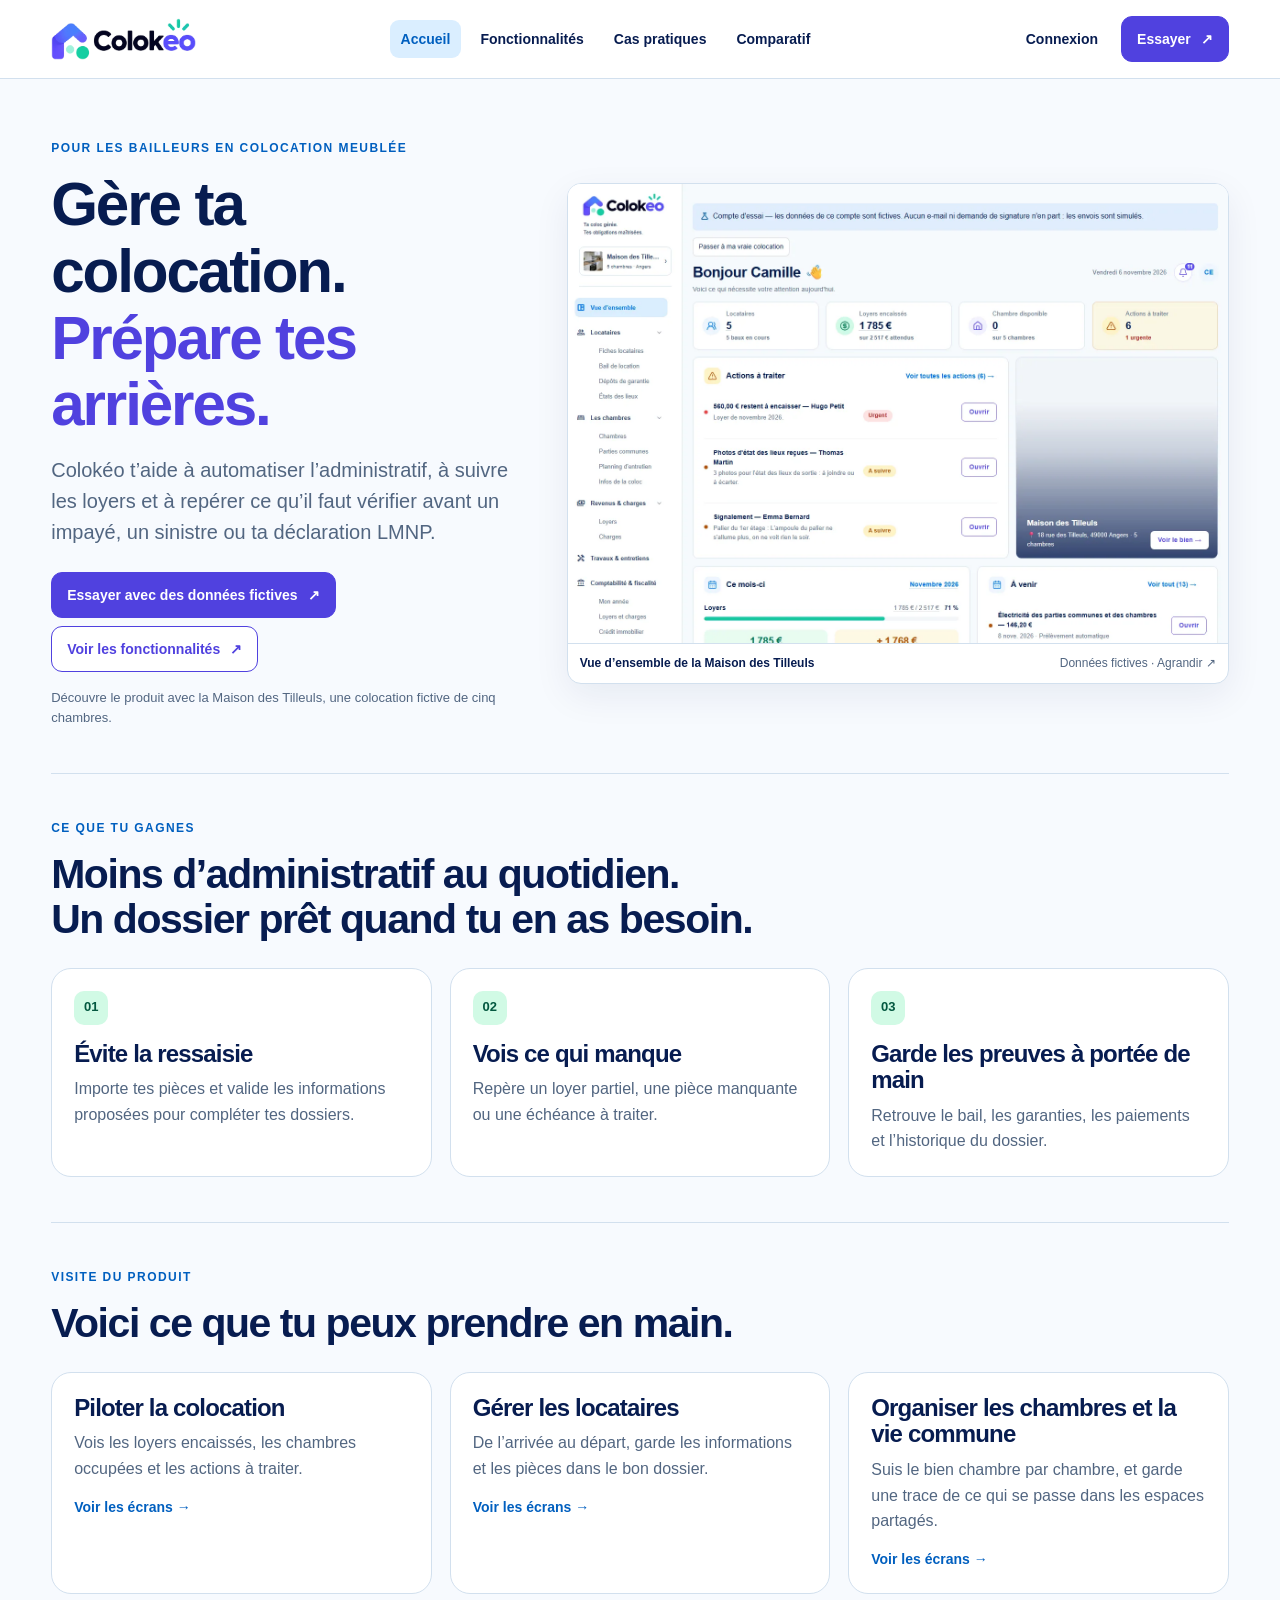
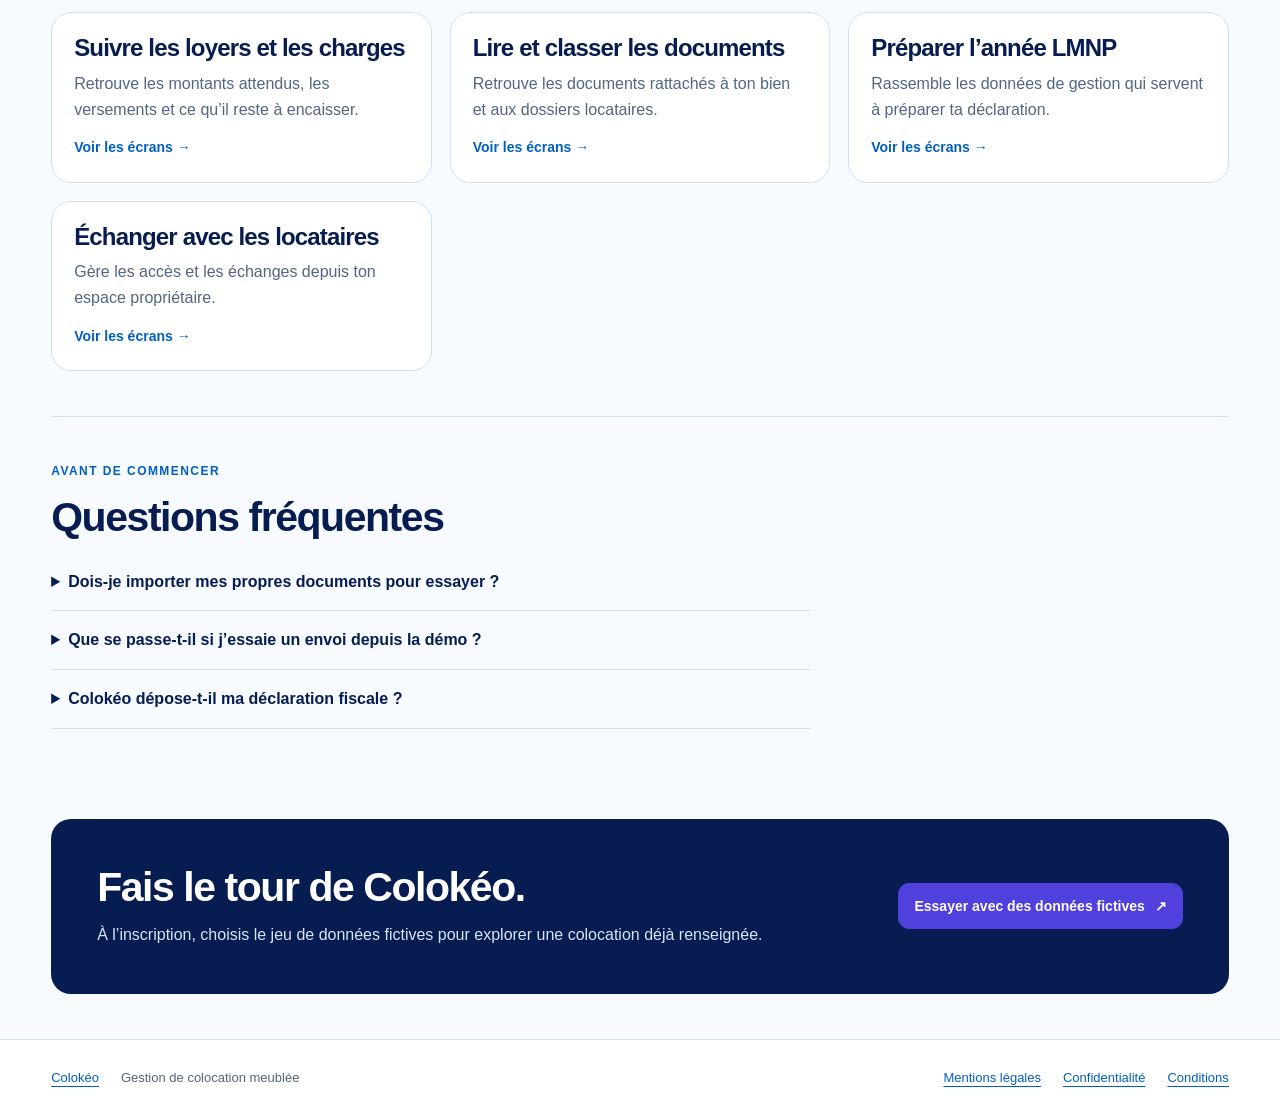
==== index.html @ a3e19af6 "Structure la vitrine Colokéo autour des parcours et du comparatif" ====
<!doctype html>
<html lang="fr"><head><meta charset="utf-8"><meta name="viewport" content="width=device-width, initial-scale=1"><title>Gestion de colocation meublée | Colokéo</title><meta name="description" content="Automatise la gestion de ta colocation, suis tes loyers et prépare tes dossiers locatifs et fiscaux."><link rel="canonical" href="https://www.colokeo.fr/"><link rel="icon" href="assets/favicon.svg"><link rel="stylesheet" href="vitrine.css"><meta property="og:title" content="Gestion de colocation meublée | Colokéo"><meta property="og:description" content="Automatise la gestion de ta colocation, suis tes loyers et prépare tes dossiers locatifs et fiscaux."><meta property="og:image" content="https://www.colokeo.fr/assets/social-card.png"></head>
<body><a class="skip" href="#contenu">Aller au contenu</a><header><div class="container bar"><a class="logo" href="index.html" aria-label="Colokéo, accueil"><img src="assets/logo.png" alt="Colokéo" width="150" height="44"></a><nav aria-label="Navigation principale"><a href="index.html" aria-current="page">Accueil</a><a href="fonctionnalites.html">Fonctionnalités</a><a href="cas-pratiques.html">Cas pratiques</a><a href="comparatif.html">Comparatif</a></nav><div class="actions"><a class="login" href="https://app.colokeo.fr/connexion">Connexion</a><a class="button primary" href="https://app.colokeo.fr/inscription">Essayer<span aria-hidden="true">↗</span></a></div></div></header>
<main class="container" id="contenu"><section class="hero"><div><div class="intro"><p class="eyebrow">POUR LES BAILLEURS EN COLOCATION MEUBLÉE</p><h1>Gère ta colocation.<br><em>Prépare tes arrières.</em></h1><p class="lede">Colokéo t’aide à automatiser l’administratif, à suivre les loyers et à repérer ce qu’il faut vérifier avant un impayé, un sinistre ou ta déclaration LMNP.</p></div><div class="buttons"><a class="button primary" href="https://app.colokeo.fr/inscription">Essayer avec des données fictives<span aria-hidden="true">↗</span></a><a class="button secondary" href="fonctionnalites.html">Voir les fonctionnalités<span aria-hidden="true">↗</span></a></div><p class="note">Découvre le produit avec la Maison des Tilleuls, une colocation fictive de cinq chambres.</p></div><figure class="capture"><a href="assets/demo/pilotage.webp" aria-label="Agrandir la capture : Vue d’ensemble de la Maison des Tilleuls"><img src="assets/demo/pilotage.webp" alt="Vue d’ensemble de la Maison des Tilleuls — écran Colokéo sur données fictives" width="1440" height="1000" fetchpriority=high decoding="async"></a><figcaption>Vue d’ensemble de la Maison des Tilleuls <span>Données fictives · Agrandir ↗</span></figcaption></figure></section><section class="section"><p class="eyebrow">CE QUE TU GAGNES</p><h2>Moins d’administratif au quotidien.<br>Un dossier prêt quand tu en as besoin.</h2><div class="tiles"><article><span>01</span><h3>Évite la ressaisie</h3><p>Importe tes pièces et valide les informations proposées pour compléter tes dossiers.</p></article><article><span>02</span><h3>Vois ce qui manque</h3><p>Repère un loyer partiel, une pièce manquante ou une échéance à traiter.</p></article><article><span>03</span><h3>Garde les preuves à portée de main</h3><p>Retrouve le bail, les garanties, les paiements et l’historique du dossier.</p></article></div></section><section class="section" id="produit"><p class="eyebrow">VISITE DU PRODUIT</p><h2>Voici ce que tu peux prendre en main.</h2><div class="tiles directory"><a href="fonctionnalites.html#pilotage"><h3>Piloter la colocation</h3><p>Vois les loyers encaissés, les chambres occupées et les actions à traiter.</p><span>Voir les écrans →</span></a><a href="fonctionnalites.html#locataires"><h3>Gérer les locataires</h3><p>De l’arrivée au départ, garde les informations et les pièces dans le bon dossier.</p><span>Voir les écrans →</span></a><a href="fonctionnalites.html#bien-vie"><h3>Organiser les chambres et la vie commune</h3><p>Suis le bien chambre par chambre, et garde une trace de ce qui se passe dans les espaces partagés.</p><span>Voir les écrans →</span></a><a href="fonctionnalites.html#argent"><h3>Suivre les loyers et les charges</h3><p>Retrouve les montants attendus, les versements et ce qu’il reste à encaisser.</p><span>Voir les écrans →</span></a><a href="fonctionnalites.html#documents"><h3>Lire et classer les documents</h3><p>Retrouve les documents rattachés à ton bien et aux dossiers locataires.</p><span>Voir les écrans →</span></a><a href="fonctionnalites.html#fiscalite"><h3>Préparer l’année LMNP</h3><p>Rassemble les données de gestion qui servent à préparer ta déclaration.</p><span>Voir les écrans →</span></a><a href="fonctionnalites.html#portail"><h3>Échanger avec les locataires</h3><p>Gère les accès et les échanges depuis ton espace propriétaire.</p><span>Voir les écrans →</span></a></div></section><section class="section faq" id="questions"><p class="eyebrow">AVANT DE COMMENCER</p><h2>Questions fréquentes</h2><details><summary>Dois-je importer mes propres documents pour essayer ?</summary><p>Non. Sélectionne le jeu fictif à l’inscription. Tu pourras découvrir le produit avec des chambres, des loyers et des dossiers déjà renseignés.</p></details><details><summary>Que se passe-t-il si j’essaie un envoi depuis la démo ?</summary><p>Le compte d’essai simule les envois métier : aucun e-mail ni demande de signature ne part de ce compte. Les messages nécessaires à la création ou à l’accès au compte suivent le parcours d’inscription.</p></details><details><summary>Colokéo dépose-t-il ma déclaration fiscale ?</summary><p>L’application prépare des éléments et des brouillons à vérifier avant dépôt.</p></details></section><section class="closing"><div><h2>Fais le tour de Colokéo.</h2><p>À l’inscription, choisis le jeu de données fictives pour explorer une colocation déjà renseignée.</p></div><a class="button primary" href="https://app.colokeo.fr/inscription">Essayer avec des données fictives<span aria-hidden="true">↗</span></a></section></main><footer><div class="container foot"><a href="index.html">Colokéo</a><p>Gestion de colocation meublée</p><a href="https://app.colokeo.fr/juridique/mentions-legales">Mentions légales</a><a href="https://app.colokeo.fr/juridique/confidentialite">Confidentialité</a><a href="https://app.colokeo.fr/juridique/conditions">Conditions</a></div></footer></body></html>
---- vitrine.css ----
:root{color-scheme:light;--bg:#f7fafe;--white:#fff;--ink:#071c50;--muted:#526681;--line:#d2e0ee;--violet:#5041df;--blue:#005fbf;--blue-soft:#daeeff;--mint:#d1fae5;--radius:20px}*{box-sizing:border-box}html{scroll-padding-top:100px}body{margin:0;color:var(--ink);background:var(--bg);font:16px/1.6 Arial,"Helvetica Neue",Helvetica,sans-serif}a{color:var(--blue);text-underline-offset:4px}a:focus-visible{outline:3px solid var(--violet);outline-offset:4px}img{display:block;max-width:100%;height:auto}h1,h2,h3,p,figure{margin:0}h1,h2,h3{line-height:1.11;letter-spacing:-.035em}h1{font-size:clamp(42px,5vw,76px);text-wrap:balance}h2{font-size:clamp(28px,3.2vw,46px);text-wrap:balance}h3{font-size:clamp(18px,2vw,24px)}em{font-style:normal;color:var(--violet)}p{color:var(--muted)}.container{max-width:1280px;margin-inline:auto;padding-inline:clamp(20px,4vw,56px)}.skip{position:absolute;left:20px;top:-80px;z-index:10;background:white;padding:10px}.skip:focus{top:8px}header{background:var(--white);border-bottom:1px solid var(--line);position:sticky;top:0;z-index:2}.bar{min-height:78px;display:flex;align-items:center;justify-content:space-between;gap:24px}.logo{flex:none}.logo img{width:145px;object-fit:contain}.bar nav,.actions,.buttons,.jump{display:flex;gap:8px;align-items:center;flex-wrap:wrap}.bar nav a,.login{color:var(--ink);text-decoration:none;font-size:14px;font-weight:700;padding:8px 11px;border-radius:9px}.bar nav a:hover,.bar nav a[aria-current]{background:var(--blue-soft);color:var(--blue)}.actions{gap:12px}.button{display:inline-flex;align-items:center;justify-content:center;gap:10px;min-height:46px;border:1px solid var(--violet);border-radius:11px;padding:10px 15px;font-size:14px;line-height:1.35;text-decoration:none;font-weight:700}.primary{background:var(--violet);color:#fff}.primary:hover{background:#3d30bb}.secondary{background:white;color:var(--violet)}.secondary:hover{background:#f1eeff}.intro{padding-block:64px 32px;max-width:860px}.eyebrow{font-size:12px;letter-spacing:.12em;font-weight:800;color:var(--blue);margin-bottom:14px}.lede{font-size:clamp(16px,1.75vw,20px);max-width:66ch;margin-top:16px;line-height:1.55}.hero{display:grid;grid-template-columns:minmax(0, .84fr) minmax(0,1.16fr);align-items:center;gap:36px;padding-block:60px 44px}.hero .intro{padding:0 0 24px}.hero h1{font-size:clamp(40px,4.7vw,70px)}.hero .note{margin-top:16px}.note{font-size:13px;line-height:1.55;margin-top:16px}.section{padding-block:45px;border-top:1px solid var(--line);scroll-margin-top:5px}.tiles,.screens{display:grid;gap:18px;margin-top:25px}.tiles{grid-template-columns:repeat(3,minmax(0,1fr))}.tiles article,.tiles>a,.screen-card{background:var(--white);border:1px solid var(--line);border-radius:var(--radius);padding:22px}.tiles article>span{display:inline-grid;place-items:center;min-width:34px;height:34px;background:var(--mint);color:#045840;border-radius:10px;font-size:13px;font-weight:700;margin-bottom:16px}.tiles h3,.screen-card h3{margin-bottom:9px}.directory a{text-decoration:none;color:var(--ink)}.directory a:hover{border-color:var(--violet)}.directory a span{display:inline-block;margin-top:14px;color:var(--blue);font-weight:bold;font-size:14px}.capture{overflow:hidden;background:white;border:1px solid var(--line);border-radius:14px;box-shadow:0 12px 36px #071c5012;min-width:0}.capture a{display:block}.capture a:focus-visible{outline-offset:-4px}.capture img{width:100%;aspect-ratio:1440/1000;object-fit:contain;background:var(--bg)}.capture figcaption{display:flex;flex-wrap:wrap;justify-content:space-between;gap:4px 10px;padding:10px 12px;font-size:12px;font-weight:700;border-top:1px solid var(--line)}.capture figcaption span{color:var(--muted);font-weight:400}.screens{grid-template-columns:repeat(2,minmax(0,1fr))}.screen-card{display:flex;flex-direction:column;gap:8px}.screen-card .capture{margin-top:auto}.screen-card p{margin-bottom:8px}.jump{margin-bottom:36px}.jump a{padding:8px 12px;border:1px solid var(--line);background:white;border-radius:9px;font-size:13px;text-decoration:none;font-weight:700}.jump a:hover{background:var(--blue-soft)}.case-row{display:grid;grid-template-columns:1fr 1.15fr;gap:36px;align-items:center;padding:35px 0;border-top:1px solid var(--line)}.case-row p{margin:12px 0}.text-link{font-weight:700}.table-wrap{overflow:auto;border:1px solid var(--line);border-radius:var(--radius);background:white}table{width:100%;min-width:720px;border-collapse:collapse;text-align:left}caption{text-align:left;color:var(--muted);padding:15px 18px;font-size:13px}td,th{vertical-align:top;padding:17px 18px;border-top:1px solid var(--line)}thead th{background:#eef5fc}tbody tr:first-child{background:#eff0ff}tbody td{color:var(--muted);font-size:15px}.table-wrap+ .note{margin-bottom:38px}.section>.capture{max-width:850px;margin-top:20px}.closing{display:flex;align-items:center;justify-content:space-between;gap:22px;padding:clamp(24px,4vw,46px);margin:45px 0;background:var(--ink);border-radius:var(--radius);color:white}.closing p{color:#d7e5f6;margin-top:12px}.closing .button{flex:none}.foot{display:flex;flex-wrap:wrap;gap:10px 22px;align-items:center;padding-block:28px;font-size:13px}.foot p{margin-right:auto}footer{border-top:1px solid var(--line);background:white}
@media(max-width:1000px){.bar{gap:10px}.bar nav a,.login{padding-inline:7px}.hero{gap:22px}.actions{gap:4px}}@media(max-width:800px){html{scroll-padding-top:16px}header{position:relative}.bar{display:grid;grid-template-columns:1fr auto;padding-block:12px}.bar nav{grid-row:2;grid-column:1/-1;gap:4px}.bar nav a{padding-inline:8px}.hero,.case-row{grid-template-columns:1fr}.hero{padding-block:36px}.intro{padding-top:36px}.tiles{grid-template-columns:repeat(2,minmax(0,1fr))}.closing{align-items:flex-start;flex-direction:column}}@media(max-width:540px){.tiles,.screens{grid-template-columns:1fr}.logo img{width:120px}.bar nav a,.login{font-size:13px}.bar nav{justify-content:space-between}.screen-card,.tiles article,.tiles>a{padding:16px}.section{padding-block:32px}.hero h1{font-size:42px}}
.faq details{border-bottom:1px solid var(--line);padding:16px 0;max-width:760px}.faq summary{font-weight:700;cursor:pointer}.faq details p{margin-top:8px}.faq h2{margin-bottom:12px}
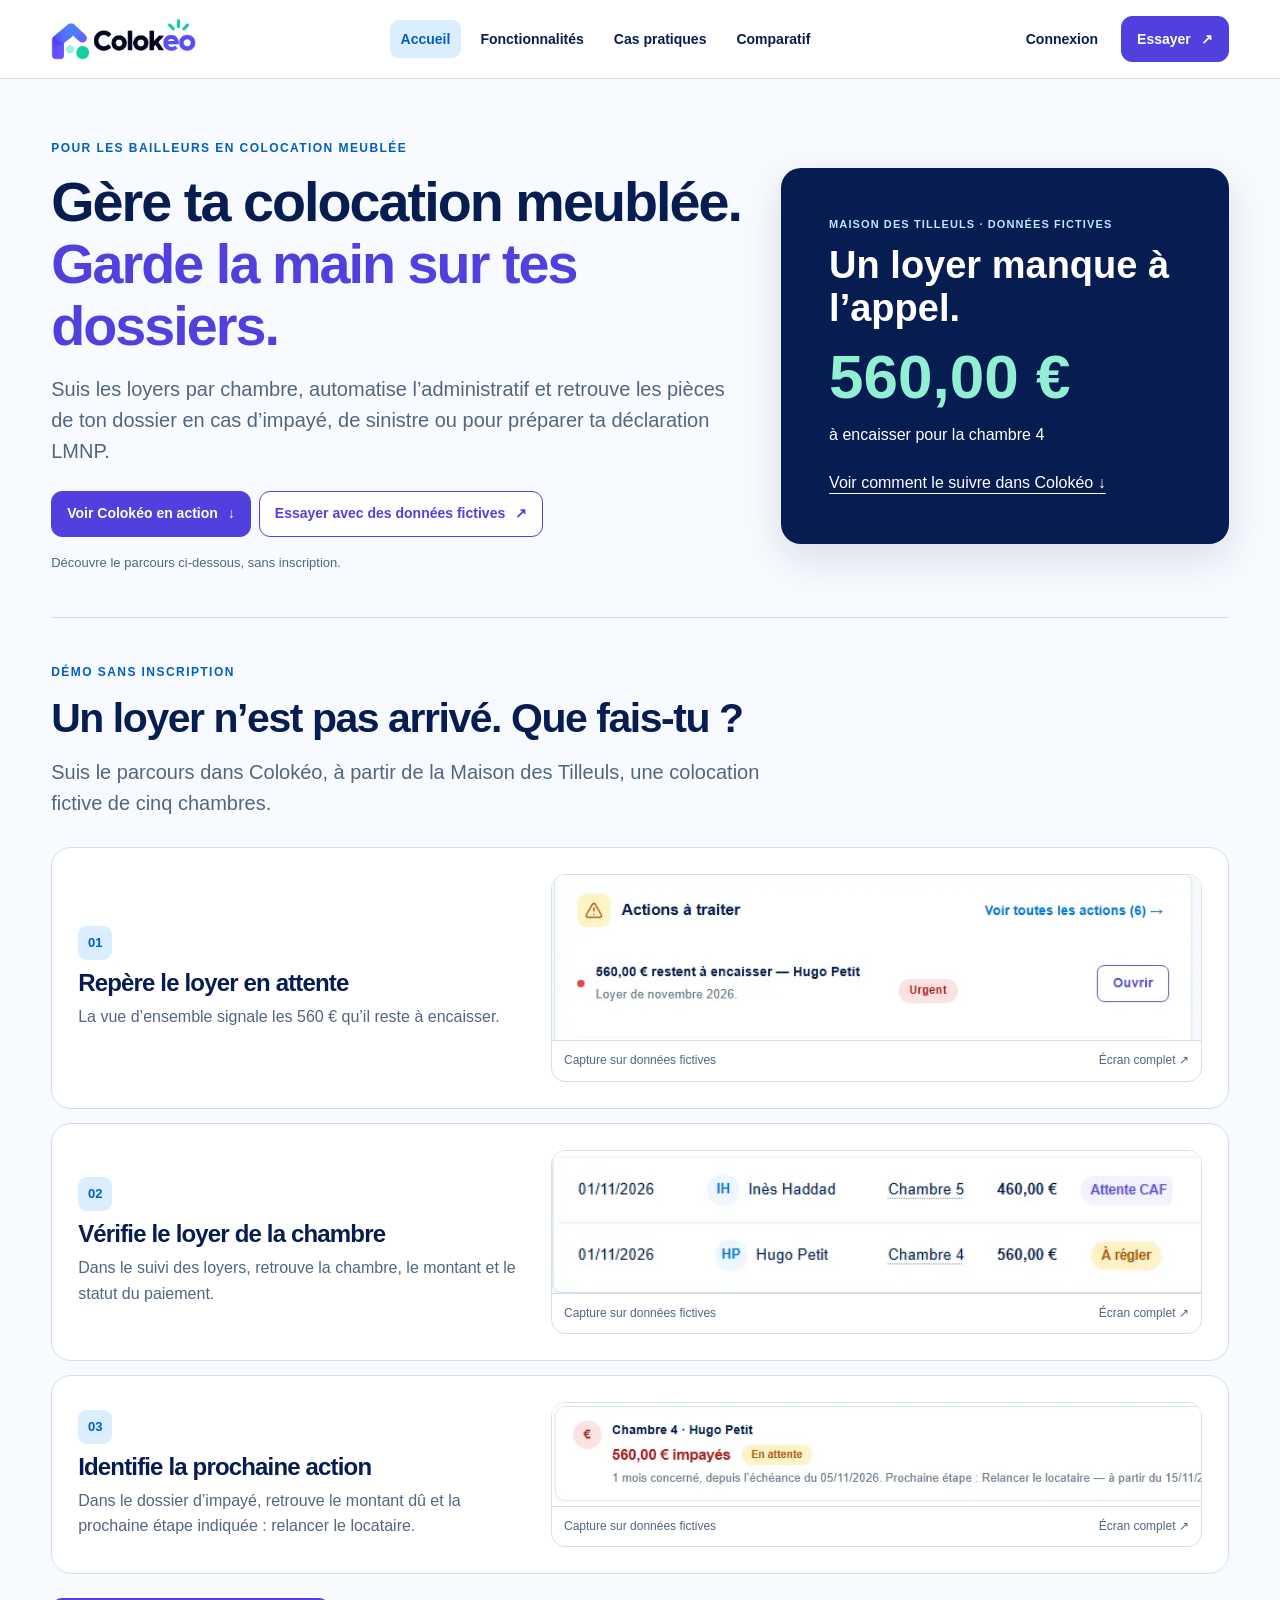
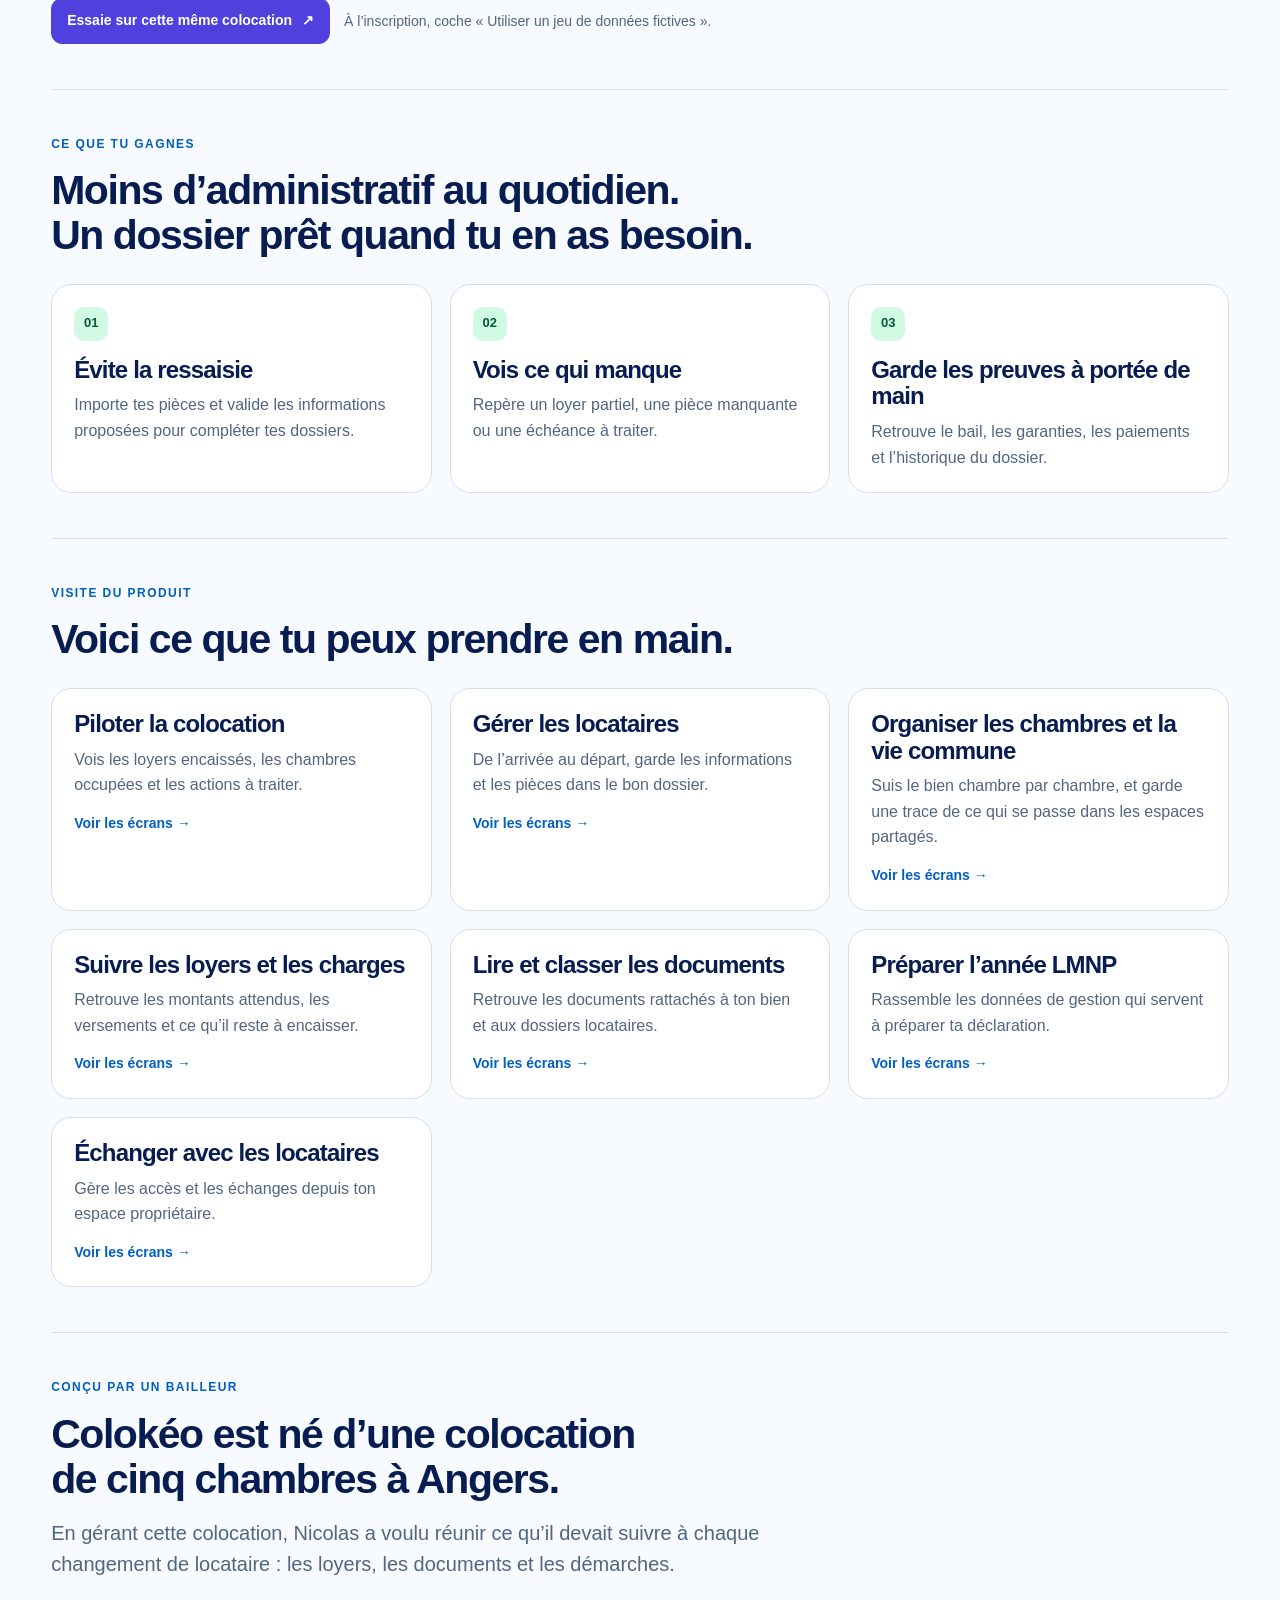
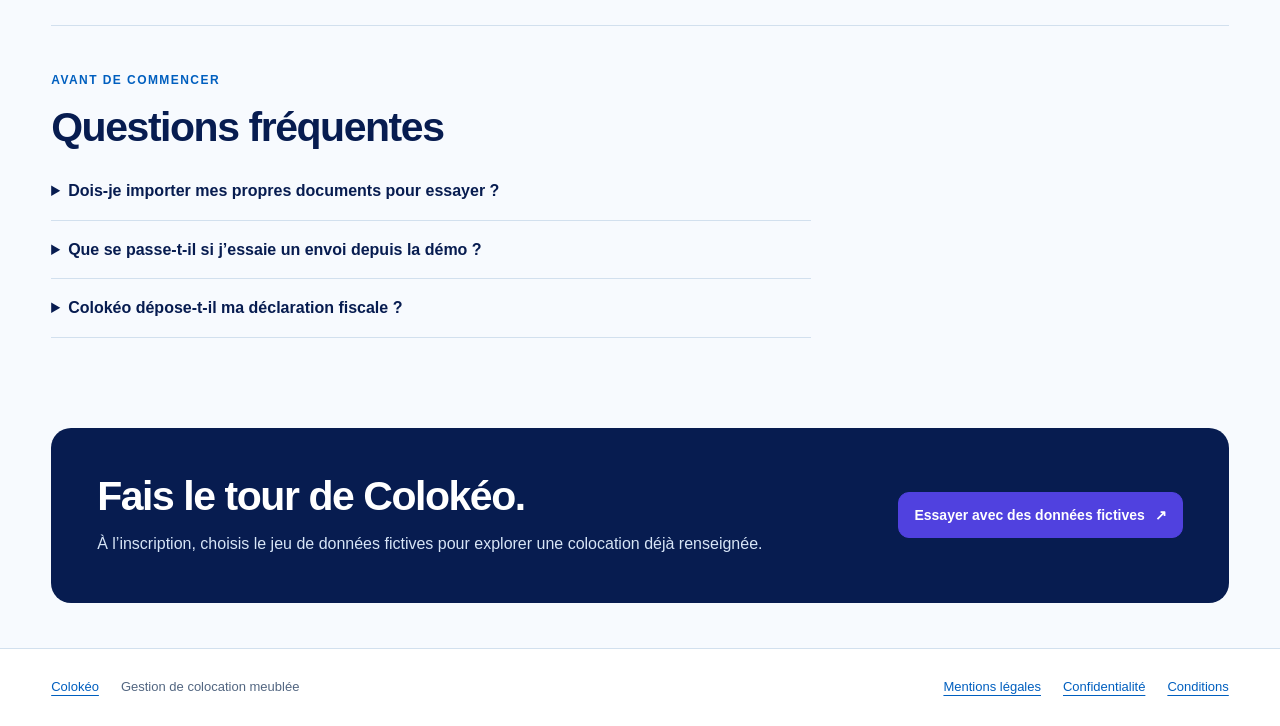
==== commit f4ddda81: "Montre le suivi d’un impayé dès l’accueil" ====
--- a/index.html
+++ b/index.html
@@ -1,4 +1,14 @@
 <!doctype html>
 <html lang="fr"><head><meta charset="utf-8"><meta name="viewport" content="width=device-width, initial-scale=1"><title>Gestion de colocation meublée | Colokéo</title><meta name="description" content="Automatise la gestion de ta colocation, suis tes loyers et prépare tes dossiers locatifs et fiscaux."><link rel="canonical" href="https://www.colokeo.fr/"><link rel="icon" href="assets/favicon.svg"><link rel="stylesheet" href="vitrine.css"><meta property="og:title" content="Gestion de colocation meublée | Colokéo"><meta property="og:description" content="Automatise la gestion de ta colocation, suis tes loyers et prépare tes dossiers locatifs et fiscaux."><meta property="og:image" content="https://www.colokeo.fr/assets/social-card.png"></head>
 <body><a class="skip" href="#contenu">Aller au contenu</a><header><div class="container bar"><a class="logo" href="index.html" aria-label="Colokéo, accueil"><img src="assets/logo.png" alt="Colokéo" width="150" height="44"></a><nav aria-label="Navigation principale"><a href="index.html" aria-current="page">Accueil</a><a href="fonctionnalites.html">Fonctionnalités</a><a href="cas-pratiques.html">Cas pratiques</a><a href="comparatif.html">Comparatif</a></nav><div class="actions"><a class="login" href="https://app.colokeo.fr/connexion">Connexion</a><a class="button primary" href="https://app.colokeo.fr/inscription">Essayer<span aria-hidden="true">↗</span></a></div></div></header>
-<main class="container" id="contenu"><section class="hero"><div><div class="intro"><p class="eyebrow">POUR LES BAILLEURS EN COLOCATION MEUBLÉE</p><h1>Gère ta colocation.<br><em>Prépare tes arrières.</em></h1><p class="lede">Colokéo t’aide à automatiser l’administratif, à suivre les loyers et à repérer ce qu’il faut vérifier avant un impayé, un sinistre ou ta déclaration LMNP.</p></div><div class="buttons"><a class="button primary" href="https://app.colokeo.fr/inscription">Essayer avec des données fictives<span aria-hidden="true">↗</span></a><a class="button secondary" href="fonctionnalites.html">Voir les fonctionnalités<span aria-hidden="true">↗</span></a></div><p class="note">Découvre le produit avec la Maison des Tilleuls, une colocation fictive de cinq chambres.</p></div><figure class="capture"><a href="assets/demo/pilotage.webp" aria-label="Agrandir la capture : Vue d’ensemble de la Maison des Tilleuls"><img src="assets/demo/pilotage.webp" alt="Vue d’ensemble de la Maison des Tilleuls — écran Colokéo sur données fictives" width="1440" height="1000" fetchpriority=high decoding="async"></a><figcaption>Vue d’ensemble de la Maison des Tilleuls <span>Données fictives · Agrandir ↗</span></figcaption></figure></section><section class="section"><p class="eyebrow">CE QUE TU GAGNES</p><h2>Moins d’administratif au quotidien.<br>Un dossier prêt quand tu en as besoin.</h2><div class="tiles"><article><span>01</span><h3>Évite la ressaisie</h3><p>Importe tes pièces et valide les informations proposées pour compléter tes dossiers.</p></article><article><span>02</span><h3>Vois ce qui manque</h3><p>Repère un loyer partiel, une pièce manquante ou une échéance à traiter.</p></article><article><span>03</span><h3>Garde les preuves à portée de main</h3><p>Retrouve le bail, les garanties, les paiements et l’historique du dossier.</p></article></div></section><section class="section" id="produit"><p class="eyebrow">VISITE DU PRODUIT</p><h2>Voici ce que tu peux prendre en main.</h2><div class="tiles directory"><a href="fonctionnalites.html#pilotage"><h3>Piloter la colocation</h3><p>Vois les loyers encaissés, les chambres occupées et les actions à traiter.</p><span>Voir les écrans →</span></a><a href="fonctionnalites.html#locataires"><h3>Gérer les locataires</h3><p>De l’arrivée au départ, garde les informations et les pièces dans le bon dossier.</p><span>Voir les écrans →</span></a><a href="fonctionnalites.html#bien-vie"><h3>Organiser les chambres et la vie commune</h3><p>Suis le bien chambre par chambre, et garde une trace de ce qui se passe dans les espaces partagés.</p><span>Voir les écrans →</span></a><a href="fonctionnalites.html#argent"><h3>Suivre les loyers et les charges</h3><p>Retrouve les montants attendus, les versements et ce qu’il reste à encaisser.</p><span>Voir les écrans →</span></a><a href="fonctionnalites.html#documents"><h3>Lire et classer les documents</h3><p>Retrouve les documents rattachés à ton bien et aux dossiers locataires.</p><span>Voir les écrans →</span></a><a href="fonctionnalites.html#fiscalite"><h3>Préparer l’année LMNP</h3><p>Rassemble les données de gestion qui servent à préparer ta déclaration.</p><span>Voir les écrans →</span></a><a href="fonctionnalites.html#portail"><h3>Échanger avec les locataires</h3><p>Gère les accès et les échanges depuis ton espace propriétaire.</p><span>Voir les écrans →</span></a></div></section><section class="section faq" id="questions"><p class="eyebrow">AVANT DE COMMENCER</p><h2>Questions fréquentes</h2><details><summary>Dois-je importer mes propres documents pour essayer ?</summary><p>Non. Sélectionne le jeu fictif à l’inscription. Tu pourras découvrir le produit avec des chambres, des loyers et des dossiers déjà renseignés.</p></details><details><summary>Que se passe-t-il si j’essaie un envoi depuis la démo ?</summary><p>Le compte d’essai simule les envois métier : aucun e-mail ni demande de signature ne part de ce compte. Les messages nécessaires à la création ou à l’accès au compte suivent le parcours d’inscription.</p></details><details><summary>Colokéo dépose-t-il ma déclaration fiscale ?</summary><p>L’application prépare des éléments et des brouillons à vérifier avant dépôt.</p></details></section><section class="closing"><div><h2>Fais le tour de Colokéo.</h2><p>À l’inscription, choisis le jeu de données fictives pour explorer une colocation déjà renseignée.</p></div><a class="button primary" href="https://app.colokeo.fr/inscription">Essayer avec des données fictives<span aria-hidden="true">↗</span></a></section></main><footer><div class="container foot"><a href="index.html">Colokéo</a><p>Gestion de colocation meublée</p><a href="https://app.colokeo.fr/juridique/mentions-legales">Mentions légales</a><a href="https://app.colokeo.fr/juridique/confidentialite">Confidentialité</a><a href="https://app.colokeo.fr/juridique/conditions">Conditions</a></div></footer></body></html>+<main class="container" id="contenu"><section class="hero hero-sales">
+  <div><div class="intro"><p class="eyebrow">POUR LES BAILLEURS EN COLOCATION MEUBLÉE</p>
+  <h1>Gère ta colocation meublée.<br><em>Garde la main sur tes dossiers.</em></h1>
+  <p class="lede">Suis les loyers par chambre, automatise l’administratif et retrouve les pièces de ton dossier en cas d’impayé, de sinistre ou pour préparer ta déclaration LMNP.</p></div>
+  <div class="buttons"><a class="button primary" href="#demo">Voir Colokéo en action <span aria-hidden="true">↓</span></a><a class="button secondary" href="https://app.colokeo.fr/inscription">Essayer avec des données fictives <span aria-hidden="true">↗</span></a></div>
+  <p class="note">Découvre le parcours ci-dessous, sans inscription.</p></div>
+  <a class="hero-example" href="#demo"><span class="example-kicker">MAISON DES TILLEULS · DONNÉES FICTIVES</span><strong>Un loyer manque à l’appel.</strong><span class="example-amount">560,00 €</span><span>à encaisser pour la chambre 4</span><span class="example-link">Voir comment le suivre dans Colokéo <span aria-hidden="true">↓</span></span></a>
+</section><section class="section sales-demo" id="demo"><p class="eyebrow">DÉMO SANS INSCRIPTION</p><h2>Un loyer n’est pas arrivé. Que fais-tu ?</h2><p class="lede">Suis le parcours dans Colokéo, à partir de la Maison des Tilleuls, une colocation fictive de cinq chambres.</p><ol class="demo-steps"><li><div class="step-copy"><span class="step-number" aria-hidden="true">01</span><h3>Repère le loyer en attente</h3><p>La vue d’ensemble signale les 560 € qu’il reste à encaisser.</p></div>
+    <figure class="capture"><a href="assets/demo/pilotage.webp" aria-label="Voir l’écran complet : Alerte de loyer à encaisser dans la vue d’ensemble"><div class="demo-crop crop-pilotage"><img src="assets/demo/pilotage.webp" alt="Alerte de loyer à encaisser dans la vue d’ensemble" width="1440" height="1000" loading="lazy" decoding="async"></div></a><figcaption><span>Capture sur données fictives</span><span>Écran complet ↗</span></figcaption></figure></li><li><div class="step-copy"><span class="step-number" aria-hidden="true">02</span><h3>Vérifie le loyer de la chambre</h3><p>Dans le suivi des loyers, retrouve la chambre, le montant et le statut du paiement.</p></div>
+    <figure class="capture"><a href="assets/demo/loyers.webp" aria-label="Voir l’écran complet : Montant et statut du loyer de la chambre 4"><div class="demo-crop crop-loyers"><img src="assets/demo/loyers.webp" alt="Montant et statut du loyer de la chambre 4" width="1440" height="1000" loading="lazy" decoding="async"></div></a><figcaption><span>Capture sur données fictives</span><span>Écran complet ↗</span></figcaption></figure></li><li><div class="step-copy"><span class="step-number" aria-hidden="true">03</span><h3>Identifie la prochaine action</h3><p>Dans le dossier d’impayé, retrouve le montant dû et la prochaine étape indiquée : relancer le locataire.</p></div>
+    <figure class="capture"><a href="assets/demo/sinistres.webp" aria-label="Voir l’écran complet : Dossier d’impayé indiquant la prochaine relance"><div class="demo-crop crop-sinistres"><img src="assets/demo/sinistres.webp" alt="Dossier d’impayé indiquant la prochaine relance" width="1440" height="1000" loading="lazy" decoding="async"></div></a><figcaption><span>Capture sur données fictives</span><span>Écran complet ↗</span></figcaption></figure></li></ol><div class="demo-try"><a class="button primary" href="https://app.colokeo.fr/inscription">Essaie sur cette même colocation <span aria-hidden="true">↗</span></a><p>À l’inscription, coche « Utiliser un jeu de données fictives ».</p></div></section><section class="section"><p class="eyebrow">CE QUE TU GAGNES</p><h2>Moins d’administratif au quotidien.<br>Un dossier prêt quand tu en as besoin.</h2><div class="tiles"><article><span>01</span><h3>Évite la ressaisie</h3><p>Importe tes pièces et valide les informations proposées pour compléter tes dossiers.</p></article><article><span>02</span><h3>Vois ce qui manque</h3><p>Repère un loyer partiel, une pièce manquante ou une échéance à traiter.</p></article><article><span>03</span><h3>Garde les preuves à portée de main</h3><p>Retrouve le bail, les garanties, les paiements et l’historique du dossier.</p></article></div></section><section class="section" id="produit"><p class="eyebrow">VISITE DU PRODUIT</p><h2>Voici ce que tu peux prendre en main.</h2><div class="tiles directory"><a href="fonctionnalites.html#pilotage"><h3>Piloter la colocation</h3><p>Vois les loyers encaissés, les chambres occupées et les actions à traiter.</p><span>Voir les écrans →</span></a><a href="fonctionnalites.html#locataires"><h3>Gérer les locataires</h3><p>De l’arrivée au départ, garde les informations et les pièces dans le bon dossier.</p><span>Voir les écrans →</span></a><a href="fonctionnalites.html#bien-vie"><h3>Organiser les chambres et la vie commune</h3><p>Suis le bien chambre par chambre, et garde une trace de ce qui se passe dans les espaces partagés.</p><span>Voir les écrans →</span></a><a href="fonctionnalites.html#argent"><h3>Suivre les loyers et les charges</h3><p>Retrouve les montants attendus, les versements et ce qu’il reste à encaisser.</p><span>Voir les écrans →</span></a><a href="fonctionnalites.html#documents"><h3>Lire et classer les documents</h3><p>Retrouve les documents rattachés à ton bien et aux dossiers locataires.</p><span>Voir les écrans →</span></a><a href="fonctionnalites.html#fiscalite"><h3>Préparer l’année LMNP</h3><p>Rassemble les données de gestion qui servent à préparer ta déclaration.</p><span>Voir les écrans →</span></a><a href="fonctionnalites.html#portail"><h3>Échanger avec les locataires</h3><p>Gère les accès et les échanges depuis ton espace propriétaire.</p><span>Voir les écrans →</span></a></div></section><section class="section founder"><p class="eyebrow">CONÇU PAR UN BAILLEUR</p><h2>Colokéo est né d’une colocation de cinq chambres à Angers.</h2><p class="lede">En gérant cette colocation, Nicolas a voulu réunir ce qu’il devait suivre à chaque changement de locataire : les loyers, les documents et les démarches.</p></section><section class="section faq" id="questions"><p class="eyebrow">AVANT DE COMMENCER</p><h2>Questions fréquentes</h2><details><summary>Dois-je importer mes propres documents pour essayer ?</summary><p>Non. Sélectionne le jeu fictif à l’inscription. Tu pourras découvrir le produit avec des chambres, des loyers et des dossiers déjà renseignés.</p></details><details><summary>Que se passe-t-il si j’essaie un envoi depuis la démo ?</summary><p>Le compte d’essai simule les envois métier : aucun e-mail ni demande de signature ne part de ce compte. Les messages nécessaires à la création ou à l’accès au compte suivent le parcours d’inscription.</p></details><details><summary>Colokéo dépose-t-il ma déclaration fiscale ?</summary><p>L’application prépare des éléments et des brouillons à vérifier avant dépôt.</p></details></section><section class="closing"><div><h2>Fais le tour de Colokéo.</h2><p>À l’inscription, choisis le jeu de données fictives pour explorer une colocation déjà renseignée.</p></div><a class="button primary" href="https://app.colokeo.fr/inscription">Essayer avec des données fictives<span aria-hidden="true">↗</span></a></section></main><footer><div class="container foot"><a href="index.html">Colokéo</a><p>Gestion de colocation meublée</p><a href="https://app.colokeo.fr/juridique/mentions-legales">Mentions légales</a><a href="https://app.colokeo.fr/juridique/confidentialite">Confidentialité</a><a href="https://app.colokeo.fr/juridique/conditions">Conditions</a></div></footer></body></html>
--- a/vitrine.css
+++ b/vitrine.css
@@ -1,3 +1,11 @@
 :root{color-scheme:light;--bg:#f7fafe;--white:#fff;--ink:#071c50;--muted:#526681;--line:#d2e0ee;--violet:#5041df;--blue:#005fbf;--blue-soft:#daeeff;--mint:#d1fae5;--radius:20px}*{box-sizing:border-box}html{scroll-padding-top:100px}body{margin:0;color:var(--ink);background:var(--bg);font:16px/1.6 Arial,"Helvetica Neue",Helvetica,sans-serif}a{color:var(--blue);text-underline-offset:4px}a:focus-visible{outline:3px solid var(--violet);outline-offset:4px}img{display:block;max-width:100%;height:auto}h1,h2,h3,p,figure{margin:0}h1,h2,h3{line-height:1.11;letter-spacing:-.035em}h1{font-size:clamp(42px,5vw,76px);text-wrap:balance}h2{font-size:clamp(28px,3.2vw,46px);text-wrap:balance}h3{font-size:clamp(18px,2vw,24px)}em{font-style:normal;color:var(--violet)}p{color:var(--muted)}.container{max-width:1280px;margin-inline:auto;padding-inline:clamp(20px,4vw,56px)}.skip{position:absolute;left:20px;top:-80px;z-index:10;background:white;padding:10px}.skip:focus{top:8px}header{background:var(--white);border-bottom:1px solid var(--line);position:sticky;top:0;z-index:2}.bar{min-height:78px;display:flex;align-items:center;justify-content:space-between;gap:24px}.logo{flex:none}.logo img{width:145px;object-fit:contain}.bar nav,.actions,.buttons,.jump{display:flex;gap:8px;align-items:center;flex-wrap:wrap}.bar nav a,.login{color:var(--ink);text-decoration:none;font-size:14px;font-weight:700;padding:8px 11px;border-radius:9px}.bar nav a:hover,.bar nav a[aria-current]{background:var(--blue-soft);color:var(--blue)}.actions{gap:12px}.button{display:inline-flex;align-items:center;justify-content:center;gap:10px;min-height:46px;border:1px solid var(--violet);border-radius:11px;padding:10px 15px;font-size:14px;line-height:1.35;text-decoration:none;font-weight:700}.primary{background:var(--violet);color:#fff}.primary:hover{background:#3d30bb}.secondary{background:white;color:var(--violet)}.secondary:hover{background:#f1eeff}.intro{padding-block:64px 32px;max-width:860px}.eyebrow{font-size:12px;letter-spacing:.12em;font-weight:800;color:var(--blue);margin-bottom:14px}.lede{font-size:clamp(16px,1.75vw,20px);max-width:66ch;margin-top:16px;line-height:1.55}.hero{display:grid;grid-template-columns:minmax(0, .84fr) minmax(0,1.16fr);align-items:center;gap:36px;padding-block:60px 44px}.hero .intro{padding:0 0 24px}.hero h1{font-size:clamp(40px,4.7vw,70px)}.hero .note{margin-top:16px}.note{font-size:13px;line-height:1.55;margin-top:16px}.section{padding-block:45px;border-top:1px solid var(--line);scroll-margin-top:5px}.tiles,.screens{display:grid;gap:18px;margin-top:25px}.tiles{grid-template-columns:repeat(3,minmax(0,1fr))}.tiles article,.tiles>a,.screen-card{background:var(--white);border:1px solid var(--line);border-radius:var(--radius);padding:22px}.tiles article>span{display:inline-grid;place-items:center;min-width:34px;height:34px;background:var(--mint);color:#045840;border-radius:10px;font-size:13px;font-weight:700;margin-bottom:16px}.tiles h3,.screen-card h3{margin-bottom:9px}.directory a{text-decoration:none;color:var(--ink)}.directory a:hover{border-color:var(--violet)}.directory a span{display:inline-block;margin-top:14px;color:var(--blue);font-weight:bold;font-size:14px}.capture{overflow:hidden;background:white;border:1px solid var(--line);border-radius:14px;box-shadow:0 12px 36px #071c5012;min-width:0}.capture a{display:block}.capture a:focus-visible{outline-offset:-4px}.capture img{width:100%;aspect-ratio:1440/1000;object-fit:contain;background:var(--bg)}.capture figcaption{display:flex;flex-wrap:wrap;justify-content:space-between;gap:4px 10px;padding:10px 12px;font-size:12px;font-weight:700;border-top:1px solid var(--line)}.capture figcaption span{color:var(--muted);font-weight:400}.screens{grid-template-columns:repeat(2,minmax(0,1fr))}.screen-card{display:flex;flex-direction:column;gap:8px}.screen-card .capture{margin-top:auto}.screen-card p{margin-bottom:8px}.jump{margin-bottom:36px}.jump a{padding:8px 12px;border:1px solid var(--line);background:white;border-radius:9px;font-size:13px;text-decoration:none;font-weight:700}.jump a:hover{background:var(--blue-soft)}.case-row{display:grid;grid-template-columns:1fr 1.15fr;gap:36px;align-items:center;padding:35px 0;border-top:1px solid var(--line)}.case-row p{margin:12px 0}.text-link{font-weight:700}.table-wrap{overflow:auto;border:1px solid var(--line);border-radius:var(--radius);background:white}table{width:100%;min-width:720px;border-collapse:collapse;text-align:left}caption{text-align:left;color:var(--muted);padding:15px 18px;font-size:13px}td,th{vertical-align:top;padding:17px 18px;border-top:1px solid var(--line)}thead th{background:#eef5fc}tbody tr:first-child{background:#eff0ff}tbody td{color:var(--muted);font-size:15px}.table-wrap+ .note{margin-bottom:38px}.section>.capture{max-width:850px;margin-top:20px}.closing{display:flex;align-items:center;justify-content:space-between;gap:22px;padding:clamp(24px,4vw,46px);margin:45px 0;background:var(--ink);border-radius:var(--radius);color:white}.closing p{color:#d7e5f6;margin-top:12px}.closing .button{flex:none}.foot{display:flex;flex-wrap:wrap;gap:10px 22px;align-items:center;padding-block:28px;font-size:13px}.foot p{margin-right:auto}footer{border-top:1px solid var(--line);background:white}
 @media(max-width:1000px){.bar{gap:10px}.bar nav a,.login{padding-inline:7px}.hero{gap:22px}.actions{gap:4px}}@media(max-width:800px){html{scroll-padding-top:16px}header{position:relative}.bar{display:grid;grid-template-columns:1fr auto;padding-block:12px}.bar nav{grid-row:2;grid-column:1/-1;gap:4px}.bar nav a{padding-inline:8px}.hero,.case-row{grid-template-columns:1fr}.hero{padding-block:36px}.intro{padding-top:36px}.tiles{grid-template-columns:repeat(2,minmax(0,1fr))}.closing{align-items:flex-start;flex-direction:column}}@media(max-width:540px){.tiles,.screens{grid-template-columns:1fr}.logo img{width:120px}.bar nav a,.login{font-size:13px}.bar nav{justify-content:space-between}.screen-card,.tiles article,.tiles>a{padding:16px}.section{padding-block:32px}.hero h1{font-size:42px}}
 .faq details{border-bottom:1px solid var(--line);padding:16px 0;max-width:760px}.faq summary{font-weight:700;cursor:pointer}.faq details p{margin-top:8px}.faq h2{margin-bottom:12px}
+
+/* Démo de l’accueil : recadrages CSS des captures réelles. */
+.hero-sales{grid-template-columns:minmax(0,1.55fr) minmax(0,1fr)}
+.hero-sales h1{font-size:clamp(39px,4.35vw,63px)}
+.hero-example{display:flex;flex-direction:column;align-items:flex-start;gap:10px;padding:clamp(23px,4vw,48px);background:var(--ink);color:white;text-decoration:none;border-radius:var(--radius);box-shadow:0 14px 40px #071c5020}
+.hero-example strong{font-size:clamp(23px,3vw,38px);line-height:1.15}.example-kicker{font-size:11px;font-weight:700;letter-spacing:.1em;color:#b8e9ff}.example-amount{font-size:clamp(36px,5vw,62px);line-height:1.15;font-weight:800;color:#91efd4}.example-link{padding-top:12px;text-decoration:underline;text-underline-offset:5px}
+.demo-steps{list-style:none;padding:0;margin:28px 0 0;display:grid;gap:14px}.demo-steps li{display:grid;grid-template-columns:minmax(0,1fr) minmax(0,1.45fr);gap:24px;align-items:center;background:#fff;border:1px solid var(--line);border-radius:var(--radius);padding:clamp(14px,2.2vw,26px)}.step-copy h3{margin:10px 0 7px}.step-number{display:inline-grid;place-items:center;background:var(--blue-soft);color:var(--blue);width:34px;height:34px;border-radius:9px;font-weight:700;font-size:13px}.demo-steps .capture{box-shadow:none}.demo-crop{position:relative;overflow:hidden;background:var(--bg)}.demo-crop img{position:absolute;max-width:none;width:var(--image);height:auto;aspect-ratio:auto;left:var(--left);top:0;transform:translateY(var(--top))}.crop-pilotage{aspect-ratio:700/178;--image:205.714%;--left:-38.571%;--top:-38%}.crop-loyers{aspect-ratio:565/124;--image:254.867%;--left:-48.142%;--top:-72.2%}.crop-sinistres{aspect-ratio:735/116;--image:195.918%;--left:-39.456%;--top:-55.1%}.demo-try{display:flex;align-items:center;gap:14px;flex-wrap:wrap;margin-top:24px}.demo-try p{font-size:14px}.founder h2{max-width:26ch}
+@media(max-width:800px){.hero-sales,.demo-steps li{grid-template-columns:1fr}.demo-steps li{gap:12px}.demo-try{align-items:flex-start}.hero-example{gap:6px}}
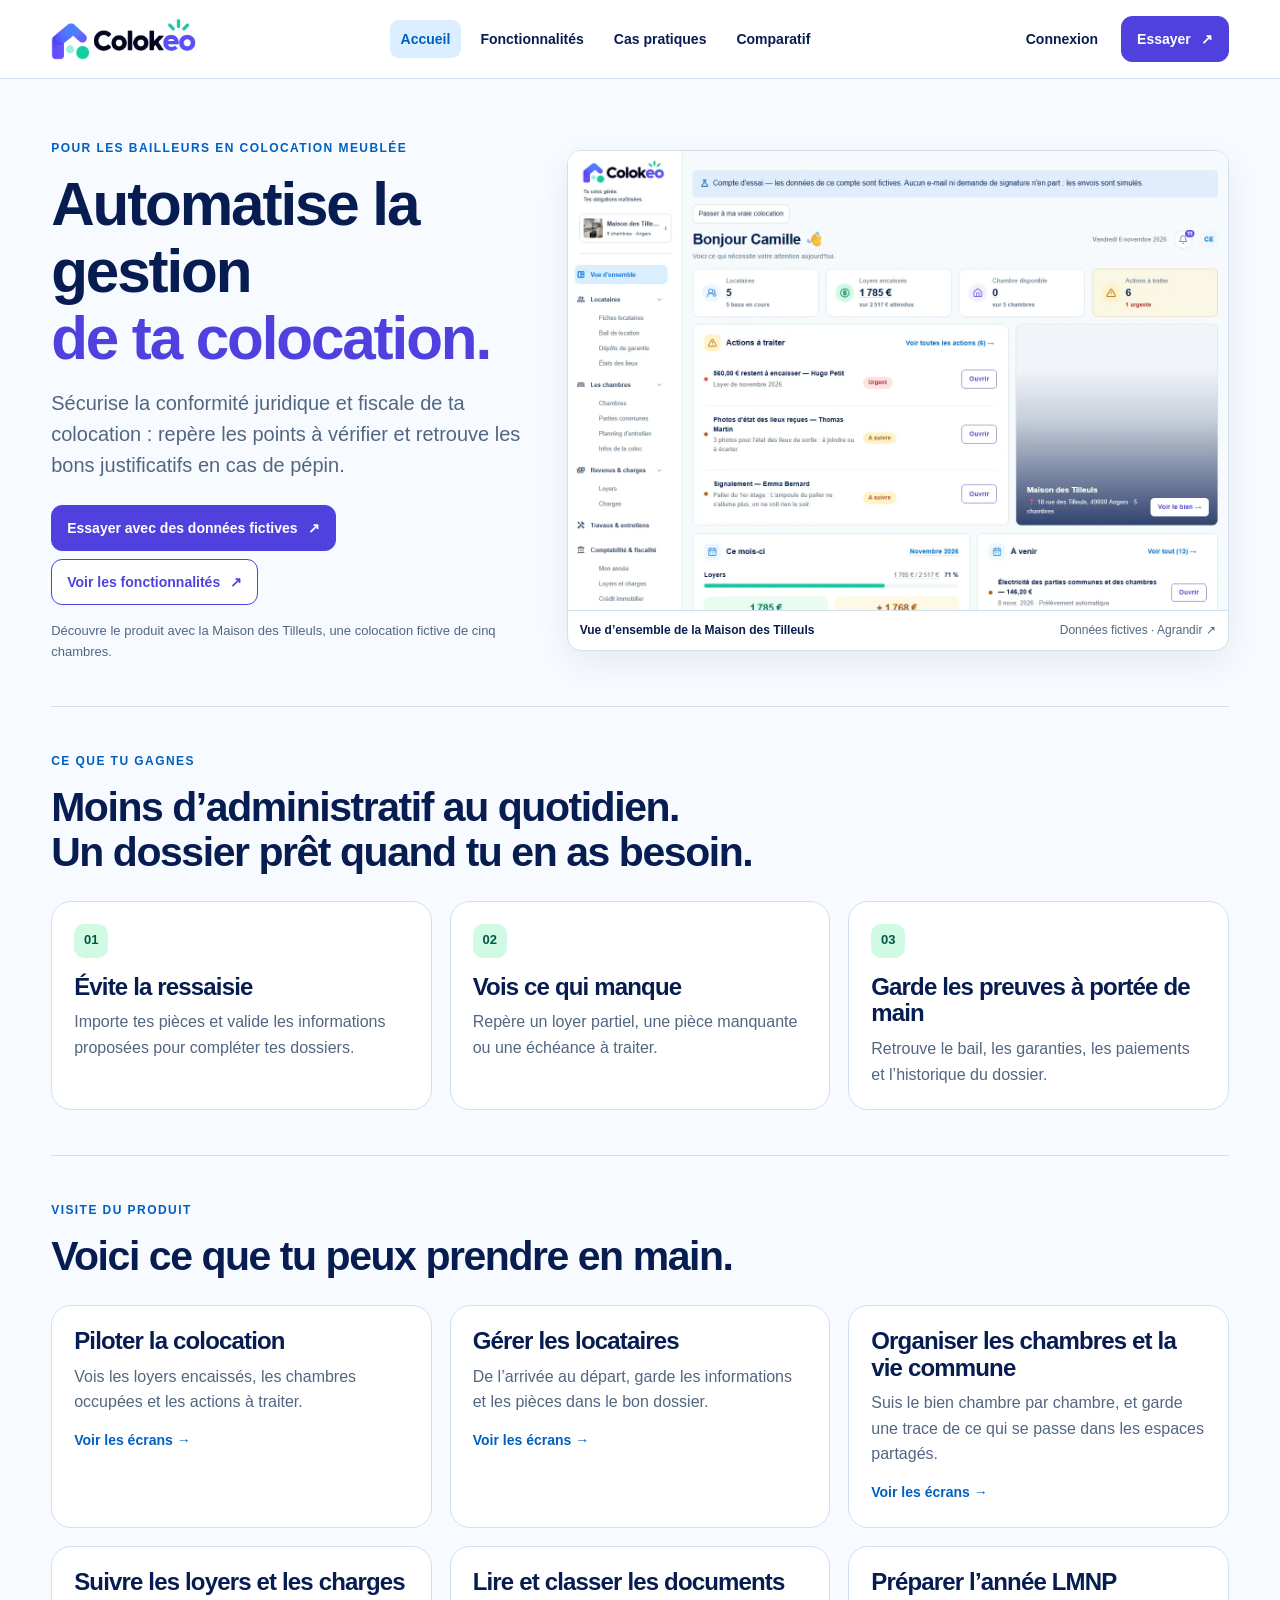
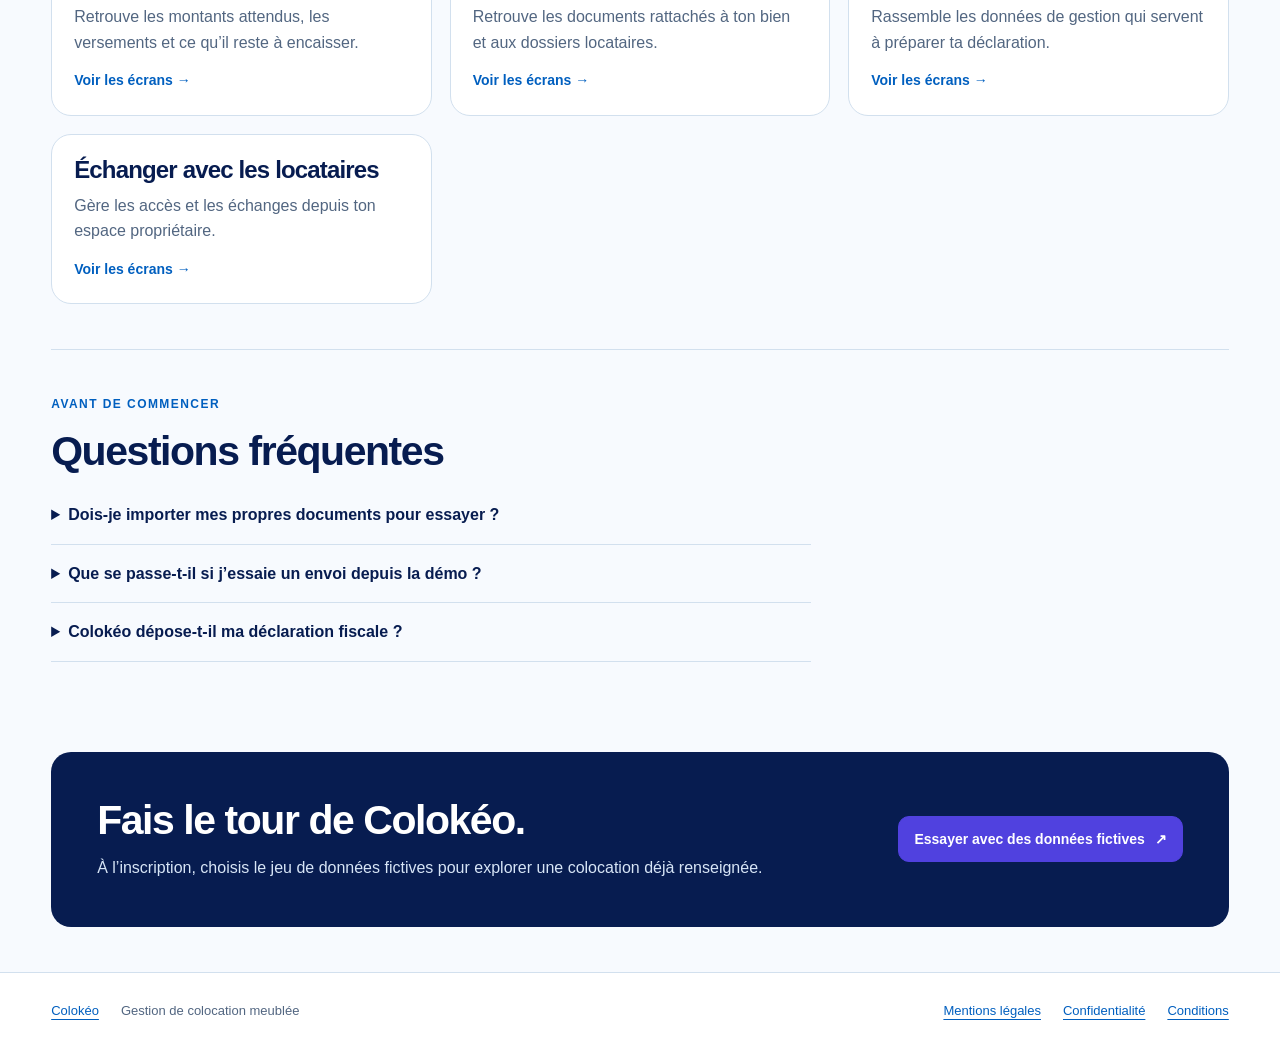
==== commit e3af3f80: "Remet la vue d’ensemble en tête de la vitrine" ====
--- a/index.html
+++ b/index.html
@@ -1,14 +1,4 @@
 <!doctype html>
-<html lang="fr"><head><meta charset="utf-8"><meta name="viewport" content="width=device-width, initial-scale=1"><title>Gestion de colocation meublée | Colokéo</title><meta name="description" content="Automatise la gestion de ta colocation, suis tes loyers et prépare tes dossiers locatifs et fiscaux."><link rel="canonical" href="https://www.colokeo.fr/"><link rel="icon" href="assets/favicon.svg"><link rel="stylesheet" href="vitrine.css"><meta property="og:title" content="Gestion de colocation meublée | Colokéo"><meta property="og:description" content="Automatise la gestion de ta colocation, suis tes loyers et prépare tes dossiers locatifs et fiscaux."><meta property="og:image" content="https://www.colokeo.fr/assets/social-card.png"></head>
+<html lang="fr"><head><meta charset="utf-8"><meta name="viewport" content="width=device-width, initial-scale=1"><title>Gestion de colocation meublée | Colokéo</title><meta name="description" content="Automatise la gestion de ta colocation meublée, suis tes obligations juridiques et fiscales et prépare tes dossiers en cas de pépin."><link rel="canonical" href="https://www.colokeo.fr/"><link rel="icon" href="assets/favicon.svg"><link rel="stylesheet" href="vitrine.css"><meta property="og:title" content="Gestion de colocation meublée | Colokéo"><meta property="og:description" content="Automatise la gestion de ta colocation meublée, suis tes obligations juridiques et fiscales et prépare tes dossiers en cas de pépin."><meta property="og:image" content="https://www.colokeo.fr/assets/social-card.png"></head>
 <body><a class="skip" href="#contenu">Aller au contenu</a><header><div class="container bar"><a class="logo" href="index.html" aria-label="Colokéo, accueil"><img src="assets/logo.png" alt="Colokéo" width="150" height="44"></a><nav aria-label="Navigation principale"><a href="index.html" aria-current="page">Accueil</a><a href="fonctionnalites.html">Fonctionnalités</a><a href="cas-pratiques.html">Cas pratiques</a><a href="comparatif.html">Comparatif</a></nav><div class="actions"><a class="login" href="https://app.colokeo.fr/connexion">Connexion</a><a class="button primary" href="https://app.colokeo.fr/inscription">Essayer<span aria-hidden="true">↗</span></a></div></div></header>
-<main class="container" id="contenu"><section class="hero hero-sales">
-  <div><div class="intro"><p class="eyebrow">POUR LES BAILLEURS EN COLOCATION MEUBLÉE</p>
-  <h1>Gère ta colocation meublée.<br><em>Garde la main sur tes dossiers.</em></h1>
-  <p class="lede">Suis les loyers par chambre, automatise l’administratif et retrouve les pièces de ton dossier en cas d’impayé, de sinistre ou pour préparer ta déclaration LMNP.</p></div>
-  <div class="buttons"><a class="button primary" href="#demo">Voir Colokéo en action <span aria-hidden="true">↓</span></a><a class="button secondary" href="https://app.colokeo.fr/inscription">Essayer avec des données fictives <span aria-hidden="true">↗</span></a></div>
-  <p class="note">Découvre le parcours ci-dessous, sans inscription.</p></div>
-  <a class="hero-example" href="#demo"><span class="example-kicker">MAISON DES TILLEULS · DONNÉES FICTIVES</span><strong>Un loyer manque à l’appel.</strong><span class="example-amount">560,00 €</span><span>à encaisser pour la chambre 4</span><span class="example-link">Voir comment le suivre dans Colokéo <span aria-hidden="true">↓</span></span></a>
-</section><section class="section sales-demo" id="demo"><p class="eyebrow">DÉMO SANS INSCRIPTION</p><h2>Un loyer n’est pas arrivé. Que fais-tu ?</h2><p class="lede">Suis le parcours dans Colokéo, à partir de la Maison des Tilleuls, une colocation fictive de cinq chambres.</p><ol class="demo-steps"><li><div class="step-copy"><span class="step-number" aria-hidden="true">01</span><h3>Repère le loyer en attente</h3><p>La vue d’ensemble signale les 560 € qu’il reste à encaisser.</p></div>
-    <figure class="capture"><a href="assets/demo/pilotage.webp" aria-label="Voir l’écran complet : Alerte de loyer à encaisser dans la vue d’ensemble"><div class="demo-crop crop-pilotage"><img src="assets/demo/pilotage.webp" alt="Alerte de loyer à encaisser dans la vue d’ensemble" width="1440" height="1000" loading="lazy" decoding="async"></div></a><figcaption><span>Capture sur données fictives</span><span>Écran complet ↗</span></figcaption></figure></li><li><div class="step-copy"><span class="step-number" aria-hidden="true">02</span><h3>Vérifie le loyer de la chambre</h3><p>Dans le suivi des loyers, retrouve la chambre, le montant et le statut du paiement.</p></div>
-    <figure class="capture"><a href="assets/demo/loyers.webp" aria-label="Voir l’écran complet : Montant et statut du loyer de la chambre 4"><div class="demo-crop crop-loyers"><img src="assets/demo/loyers.webp" alt="Montant et statut du loyer de la chambre 4" width="1440" height="1000" loading="lazy" decoding="async"></div></a><figcaption><span>Capture sur données fictives</span><span>Écran complet ↗</span></figcaption></figure></li><li><div class="step-copy"><span class="step-number" aria-hidden="true">03</span><h3>Identifie la prochaine action</h3><p>Dans le dossier d’impayé, retrouve le montant dû et la prochaine étape indiquée : relancer le locataire.</p></div>
-    <figure class="capture"><a href="assets/demo/sinistres.webp" aria-label="Voir l’écran complet : Dossier d’impayé indiquant la prochaine relance"><div class="demo-crop crop-sinistres"><img src="assets/demo/sinistres.webp" alt="Dossier d’impayé indiquant la prochaine relance" width="1440" height="1000" loading="lazy" decoding="async"></div></a><figcaption><span>Capture sur données fictives</span><span>Écran complet ↗</span></figcaption></figure></li></ol><div class="demo-try"><a class="button primary" href="https://app.colokeo.fr/inscription">Essaie sur cette même colocation <span aria-hidden="true">↗</span></a><p>À l’inscription, coche « Utiliser un jeu de données fictives ».</p></div></section><section class="section"><p class="eyebrow">CE QUE TU GAGNES</p><h2>Moins d’administratif au quotidien.<br>Un dossier prêt quand tu en as besoin.</h2><div class="tiles"><article><span>01</span><h3>Évite la ressaisie</h3><p>Importe tes pièces et valide les informations proposées pour compléter tes dossiers.</p></article><article><span>02</span><h3>Vois ce qui manque</h3><p>Repère un loyer partiel, une pièce manquante ou une échéance à traiter.</p></article><article><span>03</span><h3>Garde les preuves à portée de main</h3><p>Retrouve le bail, les garanties, les paiements et l’historique du dossier.</p></article></div></section><section class="section" id="produit"><p class="eyebrow">VISITE DU PRODUIT</p><h2>Voici ce que tu peux prendre en main.</h2><div class="tiles directory"><a href="fonctionnalites.html#pilotage"><h3>Piloter la colocation</h3><p>Vois les loyers encaissés, les chambres occupées et les actions à traiter.</p><span>Voir les écrans →</span></a><a href="fonctionnalites.html#locataires"><h3>Gérer les locataires</h3><p>De l’arrivée au départ, garde les informations et les pièces dans le bon dossier.</p><span>Voir les écrans →</span></a><a href="fonctionnalites.html#bien-vie"><h3>Organiser les chambres et la vie commune</h3><p>Suis le bien chambre par chambre, et garde une trace de ce qui se passe dans les espaces partagés.</p><span>Voir les écrans →</span></a><a href="fonctionnalites.html#argent"><h3>Suivre les loyers et les charges</h3><p>Retrouve les montants attendus, les versements et ce qu’il reste à encaisser.</p><span>Voir les écrans →</span></a><a href="fonctionnalites.html#documents"><h3>Lire et classer les documents</h3><p>Retrouve les documents rattachés à ton bien et aux dossiers locataires.</p><span>Voir les écrans →</span></a><a href="fonctionnalites.html#fiscalite"><h3>Préparer l’année LMNP</h3><p>Rassemble les données de gestion qui servent à préparer ta déclaration.</p><span>Voir les écrans →</span></a><a href="fonctionnalites.html#portail"><h3>Échanger avec les locataires</h3><p>Gère les accès et les échanges depuis ton espace propriétaire.</p><span>Voir les écrans →</span></a></div></section><section class="section founder"><p class="eyebrow">CONÇU PAR UN BAILLEUR</p><h2>Colokéo est né d’une colocation de cinq chambres à Angers.</h2><p class="lede">En gérant cette colocation, Nicolas a voulu réunir ce qu’il devait suivre à chaque changement de locataire : les loyers, les documents et les démarches.</p></section><section class="section faq" id="questions"><p class="eyebrow">AVANT DE COMMENCER</p><h2>Questions fréquentes</h2><details><summary>Dois-je importer mes propres documents pour essayer ?</summary><p>Non. Sélectionne le jeu fictif à l’inscription. Tu pourras découvrir le produit avec des chambres, des loyers et des dossiers déjà renseignés.</p></details><details><summary>Que se passe-t-il si j’essaie un envoi depuis la démo ?</summary><p>Le compte d’essai simule les envois métier : aucun e-mail ni demande de signature ne part de ce compte. Les messages nécessaires à la création ou à l’accès au compte suivent le parcours d’inscription.</p></details><details><summary>Colokéo dépose-t-il ma déclaration fiscale ?</summary><p>L’application prépare des éléments et des brouillons à vérifier avant dépôt.</p></details></section><section class="closing"><div><h2>Fais le tour de Colokéo.</h2><p>À l’inscription, choisis le jeu de données fictives pour explorer une colocation déjà renseignée.</p></div><a class="button primary" href="https://app.colokeo.fr/inscription">Essayer avec des données fictives<span aria-hidden="true">↗</span></a></section></main><footer><div class="container foot"><a href="index.html">Colokéo</a><p>Gestion de colocation meublée</p><a href="https://app.colokeo.fr/juridique/mentions-legales">Mentions légales</a><a href="https://app.colokeo.fr/juridique/confidentialite">Confidentialité</a><a href="https://app.colokeo.fr/juridique/conditions">Conditions</a></div></footer></body></html>+<main class="container" id="contenu"><section class="hero"><div><div class="intro"><p class="eyebrow">POUR LES BAILLEURS EN COLOCATION MEUBLÉE</p><h1>Automatise la gestion<br><em>de ta colocation.</em></h1><p class="lede">Sécurise la conformité juridique et fiscale de ta colocation : repère les points à vérifier et retrouve les bons justificatifs en cas de pépin.</p></div><div class="buttons"><a class="button primary" href="https://app.colokeo.fr/inscription">Essayer avec des données fictives<span aria-hidden="true">↗</span></a><a class="button secondary" href="fonctionnalites.html">Voir les fonctionnalités<span aria-hidden="true">↗</span></a></div><p class="note">Découvre le produit avec la Maison des Tilleuls, une colocation fictive de cinq chambres.</p></div><figure class="capture"><a href="assets/demo/pilotage.webp" aria-label="Agrandir la capture : Vue d’ensemble de la Maison des Tilleuls"><img src="assets/demo/pilotage.webp" alt="Vue d’ensemble de la Maison des Tilleuls — écran Colokéo sur données fictives" width="1440" height="1000" fetchpriority=high decoding="async"></a><figcaption>Vue d’ensemble de la Maison des Tilleuls <span>Données fictives · Agrandir ↗</span></figcaption></figure></section><section class="section"><p class="eyebrow">CE QUE TU GAGNES</p><h2>Moins d’administratif au quotidien.<br>Un dossier prêt quand tu en as besoin.</h2><div class="tiles"><article><span>01</span><h3>Évite la ressaisie</h3><p>Importe tes pièces et valide les informations proposées pour compléter tes dossiers.</p></article><article><span>02</span><h3>Vois ce qui manque</h3><p>Repère un loyer partiel, une pièce manquante ou une échéance à traiter.</p></article><article><span>03</span><h3>Garde les preuves à portée de main</h3><p>Retrouve le bail, les garanties, les paiements et l’historique du dossier.</p></article></div></section><section class="section" id="produit"><p class="eyebrow">VISITE DU PRODUIT</p><h2>Voici ce que tu peux prendre en main.</h2><div class="tiles directory"><a href="fonctionnalites.html#pilotage"><h3>Piloter la colocation</h3><p>Vois les loyers encaissés, les chambres occupées et les actions à traiter.</p><span>Voir les écrans →</span></a><a href="fonctionnalites.html#locataires"><h3>Gérer les locataires</h3><p>De l’arrivée au départ, garde les informations et les pièces dans le bon dossier.</p><span>Voir les écrans →</span></a><a href="fonctionnalites.html#bien-vie"><h3>Organiser les chambres et la vie commune</h3><p>Suis le bien chambre par chambre, et garde une trace de ce qui se passe dans les espaces partagés.</p><span>Voir les écrans →</span></a><a href="fonctionnalites.html#argent"><h3>Suivre les loyers et les charges</h3><p>Retrouve les montants attendus, les versements et ce qu’il reste à encaisser.</p><span>Voir les écrans →</span></a><a href="fonctionnalites.html#documents"><h3>Lire et classer les documents</h3><p>Retrouve les documents rattachés à ton bien et aux dossiers locataires.</p><span>Voir les écrans →</span></a><a href="fonctionnalites.html#fiscalite"><h3>Préparer l’année LMNP</h3><p>Rassemble les données de gestion qui servent à préparer ta déclaration.</p><span>Voir les écrans →</span></a><a href="fonctionnalites.html#portail"><h3>Échanger avec les locataires</h3><p>Gère les accès et les échanges depuis ton espace propriétaire.</p><span>Voir les écrans →</span></a></div></section><section class="section faq" id="questions"><p class="eyebrow">AVANT DE COMMENCER</p><h2>Questions fréquentes</h2><details><summary>Dois-je importer mes propres documents pour essayer ?</summary><p>Non. Sélectionne le jeu fictif à l’inscription. Tu pourras découvrir le produit avec des chambres, des loyers et des dossiers déjà renseignés.</p></details><details><summary>Que se passe-t-il si j’essaie un envoi depuis la démo ?</summary><p>Le compte d’essai simule les envois métier : aucun e-mail ni demande de signature ne part de ce compte. Les messages nécessaires à la création ou à l’accès au compte suivent le parcours d’inscription.</p></details><details><summary>Colokéo dépose-t-il ma déclaration fiscale ?</summary><p>L’application prépare des éléments et des brouillons à vérifier avant dépôt.</p></details></section><section class="closing"><div><h2>Fais le tour de Colokéo.</h2><p>À l’inscription, choisis le jeu de données fictives pour explorer une colocation déjà renseignée.</p></div><a class="button primary" href="https://app.colokeo.fr/inscription">Essayer avec des données fictives<span aria-hidden="true">↗</span></a></section></main><footer><div class="container foot"><a href="index.html">Colokéo</a><p>Gestion de colocation meublée</p><a href="https://app.colokeo.fr/juridique/mentions-legales">Mentions légales</a><a href="https://app.colokeo.fr/juridique/confidentialite">Confidentialité</a><a href="https://app.colokeo.fr/juridique/conditions">Conditions</a></div></footer></body></html>
--- a/vitrine.css
+++ b/vitrine.css
@@ -1,11 +1,3 @@
 :root{color-scheme:light;--bg:#f7fafe;--white:#fff;--ink:#071c50;--muted:#526681;--line:#d2e0ee;--violet:#5041df;--blue:#005fbf;--blue-soft:#daeeff;--mint:#d1fae5;--radius:20px}*{box-sizing:border-box}html{scroll-padding-top:100px}body{margin:0;color:var(--ink);background:var(--bg);font:16px/1.6 Arial,"Helvetica Neue",Helvetica,sans-serif}a{color:var(--blue);text-underline-offset:4px}a:focus-visible{outline:3px solid var(--violet);outline-offset:4px}img{display:block;max-width:100%;height:auto}h1,h2,h3,p,figure{margin:0}h1,h2,h3{line-height:1.11;letter-spacing:-.035em}h1{font-size:clamp(42px,5vw,76px);text-wrap:balance}h2{font-size:clamp(28px,3.2vw,46px);text-wrap:balance}h3{font-size:clamp(18px,2vw,24px)}em{font-style:normal;color:var(--violet)}p{color:var(--muted)}.container{max-width:1280px;margin-inline:auto;padding-inline:clamp(20px,4vw,56px)}.skip{position:absolute;left:20px;top:-80px;z-index:10;background:white;padding:10px}.skip:focus{top:8px}header{background:var(--white);border-bottom:1px solid var(--line);position:sticky;top:0;z-index:2}.bar{min-height:78px;display:flex;align-items:center;justify-content:space-between;gap:24px}.logo{flex:none}.logo img{width:145px;object-fit:contain}.bar nav,.actions,.buttons,.jump{display:flex;gap:8px;align-items:center;flex-wrap:wrap}.bar nav a,.login{color:var(--ink);text-decoration:none;font-size:14px;font-weight:700;padding:8px 11px;border-radius:9px}.bar nav a:hover,.bar nav a[aria-current]{background:var(--blue-soft);color:var(--blue)}.actions{gap:12px}.button{display:inline-flex;align-items:center;justify-content:center;gap:10px;min-height:46px;border:1px solid var(--violet);border-radius:11px;padding:10px 15px;font-size:14px;line-height:1.35;text-decoration:none;font-weight:700}.primary{background:var(--violet);color:#fff}.primary:hover{background:#3d30bb}.secondary{background:white;color:var(--violet)}.secondary:hover{background:#f1eeff}.intro{padding-block:64px 32px;max-width:860px}.eyebrow{font-size:12px;letter-spacing:.12em;font-weight:800;color:var(--blue);margin-bottom:14px}.lede{font-size:clamp(16px,1.75vw,20px);max-width:66ch;margin-top:16px;line-height:1.55}.hero{display:grid;grid-template-columns:minmax(0, .84fr) minmax(0,1.16fr);align-items:center;gap:36px;padding-block:60px 44px}.hero .intro{padding:0 0 24px}.hero h1{font-size:clamp(40px,4.7vw,70px)}.hero .note{margin-top:16px}.note{font-size:13px;line-height:1.55;margin-top:16px}.section{padding-block:45px;border-top:1px solid var(--line);scroll-margin-top:5px}.tiles,.screens{display:grid;gap:18px;margin-top:25px}.tiles{grid-template-columns:repeat(3,minmax(0,1fr))}.tiles article,.tiles>a,.screen-card{background:var(--white);border:1px solid var(--line);border-radius:var(--radius);padding:22px}.tiles article>span{display:inline-grid;place-items:center;min-width:34px;height:34px;background:var(--mint);color:#045840;border-radius:10px;font-size:13px;font-weight:700;margin-bottom:16px}.tiles h3,.screen-card h3{margin-bottom:9px}.directory a{text-decoration:none;color:var(--ink)}.directory a:hover{border-color:var(--violet)}.directory a span{display:inline-block;margin-top:14px;color:var(--blue);font-weight:bold;font-size:14px}.capture{overflow:hidden;background:white;border:1px solid var(--line);border-radius:14px;box-shadow:0 12px 36px #071c5012;min-width:0}.capture a{display:block}.capture a:focus-visible{outline-offset:-4px}.capture img{width:100%;aspect-ratio:1440/1000;object-fit:contain;background:var(--bg)}.capture figcaption{display:flex;flex-wrap:wrap;justify-content:space-between;gap:4px 10px;padding:10px 12px;font-size:12px;font-weight:700;border-top:1px solid var(--line)}.capture figcaption span{color:var(--muted);font-weight:400}.screens{grid-template-columns:repeat(2,minmax(0,1fr))}.screen-card{display:flex;flex-direction:column;gap:8px}.screen-card .capture{margin-top:auto}.screen-card p{margin-bottom:8px}.jump{margin-bottom:36px}.jump a{padding:8px 12px;border:1px solid var(--line);background:white;border-radius:9px;font-size:13px;text-decoration:none;font-weight:700}.jump a:hover{background:var(--blue-soft)}.case-row{display:grid;grid-template-columns:1fr 1.15fr;gap:36px;align-items:center;padding:35px 0;border-top:1px solid var(--line)}.case-row p{margin:12px 0}.text-link{font-weight:700}.table-wrap{overflow:auto;border:1px solid var(--line);border-radius:var(--radius);background:white}table{width:100%;min-width:720px;border-collapse:collapse;text-align:left}caption{text-align:left;color:var(--muted);padding:15px 18px;font-size:13px}td,th{vertical-align:top;padding:17px 18px;border-top:1px solid var(--line)}thead th{background:#eef5fc}tbody tr:first-child{background:#eff0ff}tbody td{color:var(--muted);font-size:15px}.table-wrap+ .note{margin-bottom:38px}.section>.capture{max-width:850px;margin-top:20px}.closing{display:flex;align-items:center;justify-content:space-between;gap:22px;padding:clamp(24px,4vw,46px);margin:45px 0;background:var(--ink);border-radius:var(--radius);color:white}.closing p{color:#d7e5f6;margin-top:12px}.closing .button{flex:none}.foot{display:flex;flex-wrap:wrap;gap:10px 22px;align-items:center;padding-block:28px;font-size:13px}.foot p{margin-right:auto}footer{border-top:1px solid var(--line);background:white}
 @media(max-width:1000px){.bar{gap:10px}.bar nav a,.login{padding-inline:7px}.hero{gap:22px}.actions{gap:4px}}@media(max-width:800px){html{scroll-padding-top:16px}header{position:relative}.bar{display:grid;grid-template-columns:1fr auto;padding-block:12px}.bar nav{grid-row:2;grid-column:1/-1;gap:4px}.bar nav a{padding-inline:8px}.hero,.case-row{grid-template-columns:1fr}.hero{padding-block:36px}.intro{padding-top:36px}.tiles{grid-template-columns:repeat(2,minmax(0,1fr))}.closing{align-items:flex-start;flex-direction:column}}@media(max-width:540px){.tiles,.screens{grid-template-columns:1fr}.logo img{width:120px}.bar nav a,.login{font-size:13px}.bar nav{justify-content:space-between}.screen-card,.tiles article,.tiles>a{padding:16px}.section{padding-block:32px}.hero h1{font-size:42px}}
 .faq details{border-bottom:1px solid var(--line);padding:16px 0;max-width:760px}.faq summary{font-weight:700;cursor:pointer}.faq details p{margin-top:8px}.faq h2{margin-bottom:12px}
-
-/* Démo de l’accueil : recadrages CSS des captures réelles. */
-.hero-sales{grid-template-columns:minmax(0,1.55fr) minmax(0,1fr)}
-.hero-sales h1{font-size:clamp(39px,4.35vw,63px)}
-.hero-example{display:flex;flex-direction:column;align-items:flex-start;gap:10px;padding:clamp(23px,4vw,48px);background:var(--ink);color:white;text-decoration:none;border-radius:var(--radius);box-shadow:0 14px 40px #071c5020}
-.hero-example strong{font-size:clamp(23px,3vw,38px);line-height:1.15}.example-kicker{font-size:11px;font-weight:700;letter-spacing:.1em;color:#b8e9ff}.example-amount{font-size:clamp(36px,5vw,62px);line-height:1.15;font-weight:800;color:#91efd4}.example-link{padding-top:12px;text-decoration:underline;text-underline-offset:5px}
-.demo-steps{list-style:none;padding:0;margin:28px 0 0;display:grid;gap:14px}.demo-steps li{display:grid;grid-template-columns:minmax(0,1fr) minmax(0,1.45fr);gap:24px;align-items:center;background:#fff;border:1px solid var(--line);border-radius:var(--radius);padding:clamp(14px,2.2vw,26px)}.step-copy h3{margin:10px 0 7px}.step-number{display:inline-grid;place-items:center;background:var(--blue-soft);color:var(--blue);width:34px;height:34px;border-radius:9px;font-weight:700;font-size:13px}.demo-steps .capture{box-shadow:none}.demo-crop{position:relative;overflow:hidden;background:var(--bg)}.demo-crop img{position:absolute;max-width:none;width:var(--image);height:auto;aspect-ratio:auto;left:var(--left);top:0;transform:translateY(var(--top))}.crop-pilotage{aspect-ratio:700/178;--image:205.714%;--left:-38.571%;--top:-38%}.crop-loyers{aspect-ratio:565/124;--image:254.867%;--left:-48.142%;--top:-72.2%}.crop-sinistres{aspect-ratio:735/116;--image:195.918%;--left:-39.456%;--top:-55.1%}.demo-try{display:flex;align-items:center;gap:14px;flex-wrap:wrap;margin-top:24px}.demo-try p{font-size:14px}.founder h2{max-width:26ch}
-@media(max-width:800px){.hero-sales,.demo-steps li{grid-template-columns:1fr}.demo-steps li{gap:12px}.demo-try{align-items:flex-start}.hero-example{gap:6px}}
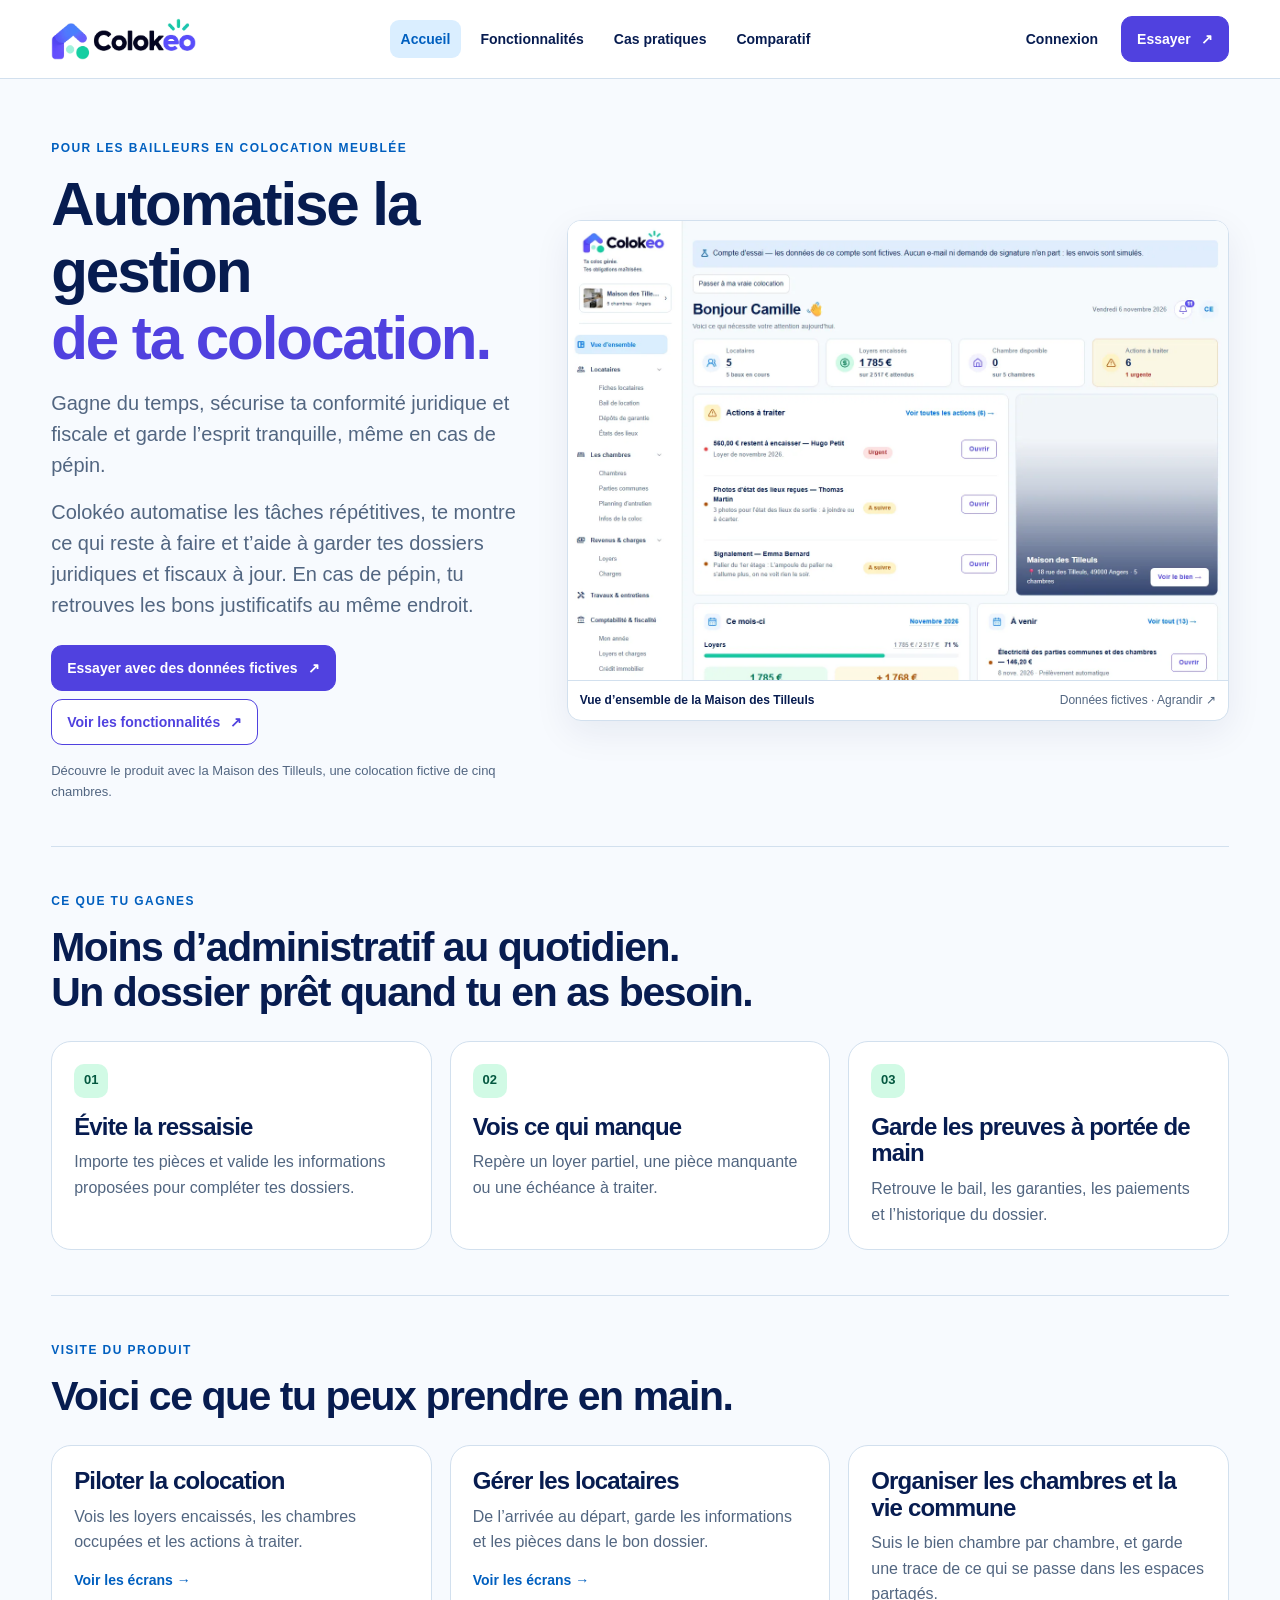
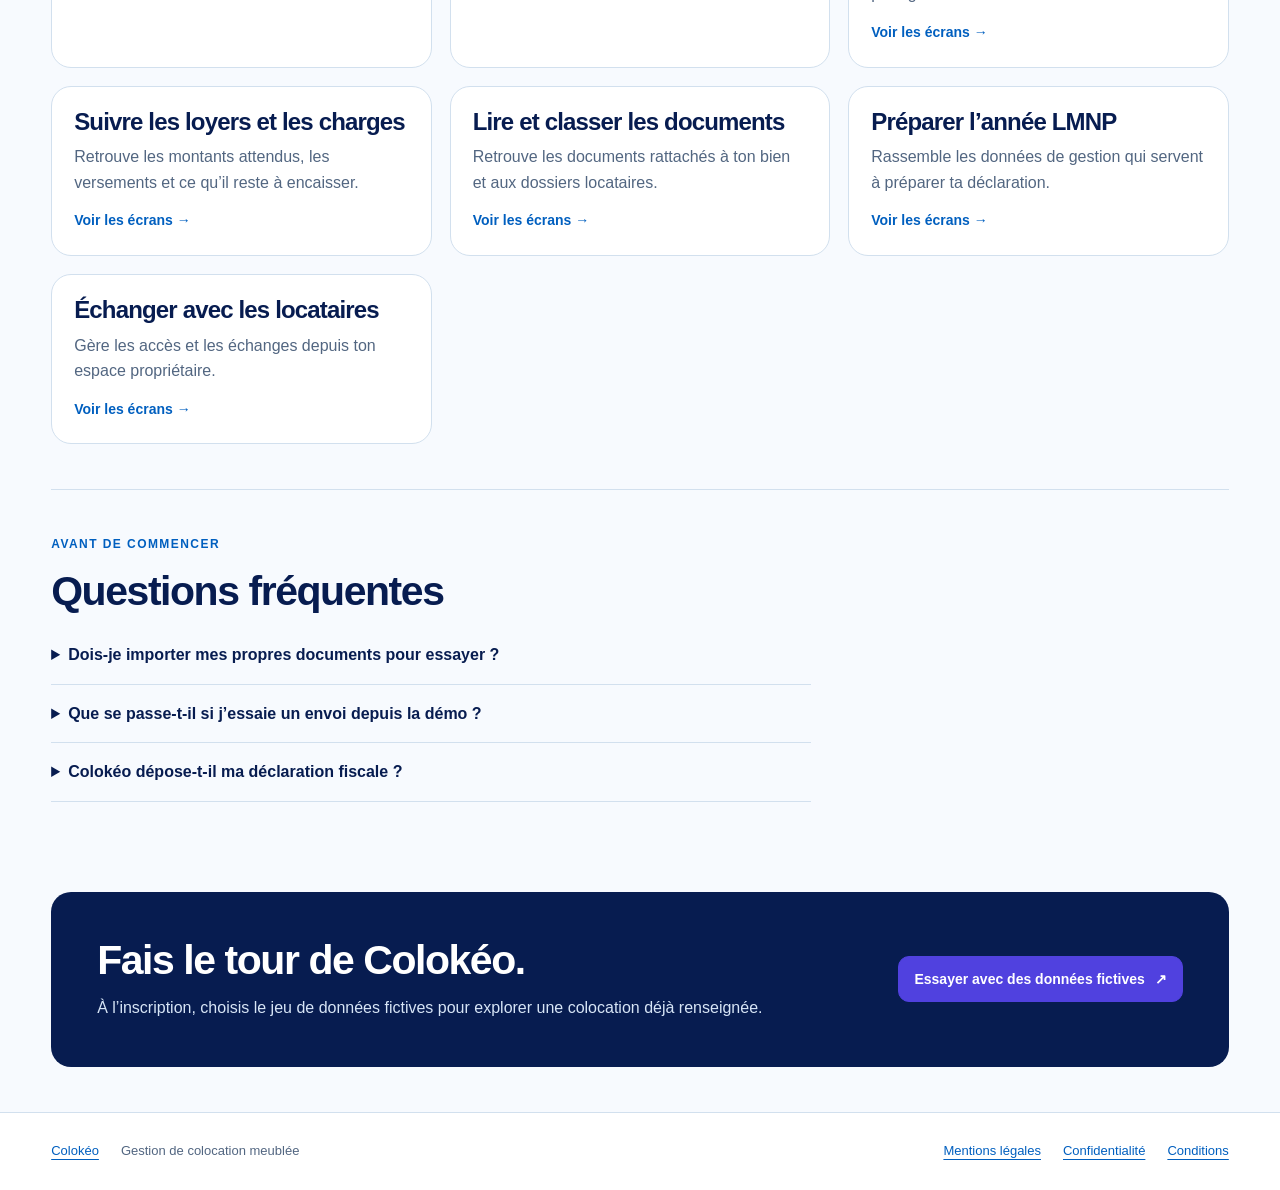
==== commit a6afe62b: "Précise la promesse de temps gagné et de sérénité" ====
--- a/index.html
+++ b/index.html
@@ -1,4 +1,4 @@
 <!doctype html>
 <html lang="fr"><head><meta charset="utf-8"><meta name="viewport" content="width=device-width, initial-scale=1"><title>Gestion de colocation meublée | Colokéo</title><meta name="description" content="Automatise la gestion de ta colocation meublée, suis tes obligations juridiques et fiscales et prépare tes dossiers en cas de pépin."><link rel="canonical" href="https://www.colokeo.fr/"><link rel="icon" href="assets/favicon.svg"><link rel="stylesheet" href="vitrine.css"><meta property="og:title" content="Gestion de colocation meublée | Colokéo"><meta property="og:description" content="Automatise la gestion de ta colocation meublée, suis tes obligations juridiques et fiscales et prépare tes dossiers en cas de pépin."><meta property="og:image" content="https://www.colokeo.fr/assets/social-card.png"></head>
 <body><a class="skip" href="#contenu">Aller au contenu</a><header><div class="container bar"><a class="logo" href="index.html" aria-label="Colokéo, accueil"><img src="assets/logo.png" alt="Colokéo" width="150" height="44"></a><nav aria-label="Navigation principale"><a href="index.html" aria-current="page">Accueil</a><a href="fonctionnalites.html">Fonctionnalités</a><a href="cas-pratiques.html">Cas pratiques</a><a href="comparatif.html">Comparatif</a></nav><div class="actions"><a class="login" href="https://app.colokeo.fr/connexion">Connexion</a><a class="button primary" href="https://app.colokeo.fr/inscription">Essayer<span aria-hidden="true">↗</span></a></div></div></header>
-<main class="container" id="contenu"><section class="hero"><div><div class="intro"><p class="eyebrow">POUR LES BAILLEURS EN COLOCATION MEUBLÉE</p><h1>Automatise la gestion<br><em>de ta colocation.</em></h1><p class="lede">Sécurise la conformité juridique et fiscale de ta colocation : repère les points à vérifier et retrouve les bons justificatifs en cas de pépin.</p></div><div class="buttons"><a class="button primary" href="https://app.colokeo.fr/inscription">Essayer avec des données fictives<span aria-hidden="true">↗</span></a><a class="button secondary" href="fonctionnalites.html">Voir les fonctionnalités<span aria-hidden="true">↗</span></a></div><p class="note">Découvre le produit avec la Maison des Tilleuls, une colocation fictive de cinq chambres.</p></div><figure class="capture"><a href="assets/demo/pilotage.webp" aria-label="Agrandir la capture : Vue d’ensemble de la Maison des Tilleuls"><img src="assets/demo/pilotage.webp" alt="Vue d’ensemble de la Maison des Tilleuls — écran Colokéo sur données fictives" width="1440" height="1000" fetchpriority=high decoding="async"></a><figcaption>Vue d’ensemble de la Maison des Tilleuls <span>Données fictives · Agrandir ↗</span></figcaption></figure></section><section class="section"><p class="eyebrow">CE QUE TU GAGNES</p><h2>Moins d’administratif au quotidien.<br>Un dossier prêt quand tu en as besoin.</h2><div class="tiles"><article><span>01</span><h3>Évite la ressaisie</h3><p>Importe tes pièces et valide les informations proposées pour compléter tes dossiers.</p></article><article><span>02</span><h3>Vois ce qui manque</h3><p>Repère un loyer partiel, une pièce manquante ou une échéance à traiter.</p></article><article><span>03</span><h3>Garde les preuves à portée de main</h3><p>Retrouve le bail, les garanties, les paiements et l’historique du dossier.</p></article></div></section><section class="section" id="produit"><p class="eyebrow">VISITE DU PRODUIT</p><h2>Voici ce que tu peux prendre en main.</h2><div class="tiles directory"><a href="fonctionnalites.html#pilotage"><h3>Piloter la colocation</h3><p>Vois les loyers encaissés, les chambres occupées et les actions à traiter.</p><span>Voir les écrans →</span></a><a href="fonctionnalites.html#locataires"><h3>Gérer les locataires</h3><p>De l’arrivée au départ, garde les informations et les pièces dans le bon dossier.</p><span>Voir les écrans →</span></a><a href="fonctionnalites.html#bien-vie"><h3>Organiser les chambres et la vie commune</h3><p>Suis le bien chambre par chambre, et garde une trace de ce qui se passe dans les espaces partagés.</p><span>Voir les écrans →</span></a><a href="fonctionnalites.html#argent"><h3>Suivre les loyers et les charges</h3><p>Retrouve les montants attendus, les versements et ce qu’il reste à encaisser.</p><span>Voir les écrans →</span></a><a href="fonctionnalites.html#documents"><h3>Lire et classer les documents</h3><p>Retrouve les documents rattachés à ton bien et aux dossiers locataires.</p><span>Voir les écrans →</span></a><a href="fonctionnalites.html#fiscalite"><h3>Préparer l’année LMNP</h3><p>Rassemble les données de gestion qui servent à préparer ta déclaration.</p><span>Voir les écrans →</span></a><a href="fonctionnalites.html#portail"><h3>Échanger avec les locataires</h3><p>Gère les accès et les échanges depuis ton espace propriétaire.</p><span>Voir les écrans →</span></a></div></section><section class="section faq" id="questions"><p class="eyebrow">AVANT DE COMMENCER</p><h2>Questions fréquentes</h2><details><summary>Dois-je importer mes propres documents pour essayer ?</summary><p>Non. Sélectionne le jeu fictif à l’inscription. Tu pourras découvrir le produit avec des chambres, des loyers et des dossiers déjà renseignés.</p></details><details><summary>Que se passe-t-il si j’essaie un envoi depuis la démo ?</summary><p>Le compte d’essai simule les envois métier : aucun e-mail ni demande de signature ne part de ce compte. Les messages nécessaires à la création ou à l’accès au compte suivent le parcours d’inscription.</p></details><details><summary>Colokéo dépose-t-il ma déclaration fiscale ?</summary><p>L’application prépare des éléments et des brouillons à vérifier avant dépôt.</p></details></section><section class="closing"><div><h2>Fais le tour de Colokéo.</h2><p>À l’inscription, choisis le jeu de données fictives pour explorer une colocation déjà renseignée.</p></div><a class="button primary" href="https://app.colokeo.fr/inscription">Essayer avec des données fictives<span aria-hidden="true">↗</span></a></section></main><footer><div class="container foot"><a href="index.html">Colokéo</a><p>Gestion de colocation meublée</p><a href="https://app.colokeo.fr/juridique/mentions-legales">Mentions légales</a><a href="https://app.colokeo.fr/juridique/confidentialite">Confidentialité</a><a href="https://app.colokeo.fr/juridique/conditions">Conditions</a></div></footer></body></html>+<main class="container" id="contenu"><section class="hero"><div><div class="intro"><p class="eyebrow">POUR LES BAILLEURS EN COLOCATION MEUBLÉE</p><h1>Automatise la gestion<br><em>de ta colocation.</em></h1><p class="lede">Gagne du temps, sécurise ta conformité juridique et fiscale et garde l’esprit tranquille, même en cas de pépin.</p><p class="lede">Colokéo automatise les tâches répétitives, te montre ce qui reste à faire et t’aide à garder tes dossiers juridiques et fiscaux à jour. En cas de pépin, tu retrouves les bons justificatifs au même endroit.</p></div><div class="buttons"><a class="button primary" href="https://app.colokeo.fr/inscription">Essayer avec des données fictives<span aria-hidden="true">↗</span></a><a class="button secondary" href="fonctionnalites.html">Voir les fonctionnalités<span aria-hidden="true">↗</span></a></div><p class="note">Découvre le produit avec la Maison des Tilleuls, une colocation fictive de cinq chambres.</p></div><figure class="capture"><a href="assets/demo/pilotage.webp" aria-label="Agrandir la capture : Vue d’ensemble de la Maison des Tilleuls"><img src="assets/demo/pilotage.webp" alt="Vue d’ensemble de la Maison des Tilleuls — écran Colokéo sur données fictives" width="1440" height="1000" fetchpriority=high decoding="async"></a><figcaption>Vue d’ensemble de la Maison des Tilleuls <span>Données fictives · Agrandir ↗</span></figcaption></figure></section><section class="section"><p class="eyebrow">CE QUE TU GAGNES</p><h2>Moins d’administratif au quotidien.<br>Un dossier prêt quand tu en as besoin.</h2><div class="tiles"><article><span>01</span><h3>Évite la ressaisie</h3><p>Importe tes pièces et valide les informations proposées pour compléter tes dossiers.</p></article><article><span>02</span><h3>Vois ce qui manque</h3><p>Repère un loyer partiel, une pièce manquante ou une échéance à traiter.</p></article><article><span>03</span><h3>Garde les preuves à portée de main</h3><p>Retrouve le bail, les garanties, les paiements et l’historique du dossier.</p></article></div></section><section class="section" id="produit"><p class="eyebrow">VISITE DU PRODUIT</p><h2>Voici ce que tu peux prendre en main.</h2><div class="tiles directory"><a href="fonctionnalites-pilotage.html"><h3>Piloter la colocation</h3><p>Vois les loyers encaissés, les chambres occupées et les actions à traiter.</p><span>Voir les écrans →</span></a><a href="fonctionnalites-locataires.html"><h3>Gérer les locataires</h3><p>De l’arrivée au départ, garde les informations et les pièces dans le bon dossier.</p><span>Voir les écrans →</span></a><a href="fonctionnalites-bien-vie.html"><h3>Organiser les chambres et la vie commune</h3><p>Suis le bien chambre par chambre, et garde une trace de ce qui se passe dans les espaces partagés.</p><span>Voir les écrans →</span></a><a href="fonctionnalites-argent.html"><h3>Suivre les loyers et les charges</h3><p>Retrouve les montants attendus, les versements et ce qu’il reste à encaisser.</p><span>Voir les écrans →</span></a><a href="fonctionnalites-documents.html"><h3>Lire et classer les documents</h3><p>Retrouve les documents rattachés à ton bien et aux dossiers locataires.</p><span>Voir les écrans →</span></a><a href="fonctionnalites-fiscalite.html"><h3>Préparer l’année LMNP</h3><p>Rassemble les données de gestion qui servent à préparer ta déclaration.</p><span>Voir les écrans →</span></a><a href="fonctionnalites-portail.html"><h3>Échanger avec les locataires</h3><p>Gère les accès et les échanges depuis ton espace propriétaire.</p><span>Voir les écrans →</span></a></div></section><section class="section faq" id="questions"><p class="eyebrow">AVANT DE COMMENCER</p><h2>Questions fréquentes</h2><details><summary>Dois-je importer mes propres documents pour essayer ?</summary><p>Non. Sélectionne le jeu fictif à l’inscription. Tu pourras découvrir le produit avec des chambres, des loyers et des dossiers déjà renseignés.</p></details><details><summary>Que se passe-t-il si j’essaie un envoi depuis la démo ?</summary><p>Le compte d’essai simule les envois métier : aucun e-mail ni demande de signature ne part de ce compte. Les messages nécessaires à la création ou à l’accès au compte suivent le parcours d’inscription.</p></details><details><summary>Colokéo dépose-t-il ma déclaration fiscale ?</summary><p>L’application prépare des éléments et des brouillons à vérifier avant dépôt.</p></details></section><section class="closing"><div><h2>Fais le tour de Colokéo.</h2><p>À l’inscription, choisis le jeu de données fictives pour explorer une colocation déjà renseignée.</p></div><a class="button primary" href="https://app.colokeo.fr/inscription">Essayer avec des données fictives<span aria-hidden="true">↗</span></a></section></main><footer><div class="container foot"><a href="index.html">Colokéo</a><p>Gestion de colocation meublée</p><a href="https://app.colokeo.fr/juridique/mentions-legales">Mentions légales</a><a href="https://app.colokeo.fr/juridique/confidentialite">Confidentialité</a><a href="https://app.colokeo.fr/juridique/conditions">Conditions</a></div></footer></body></html>
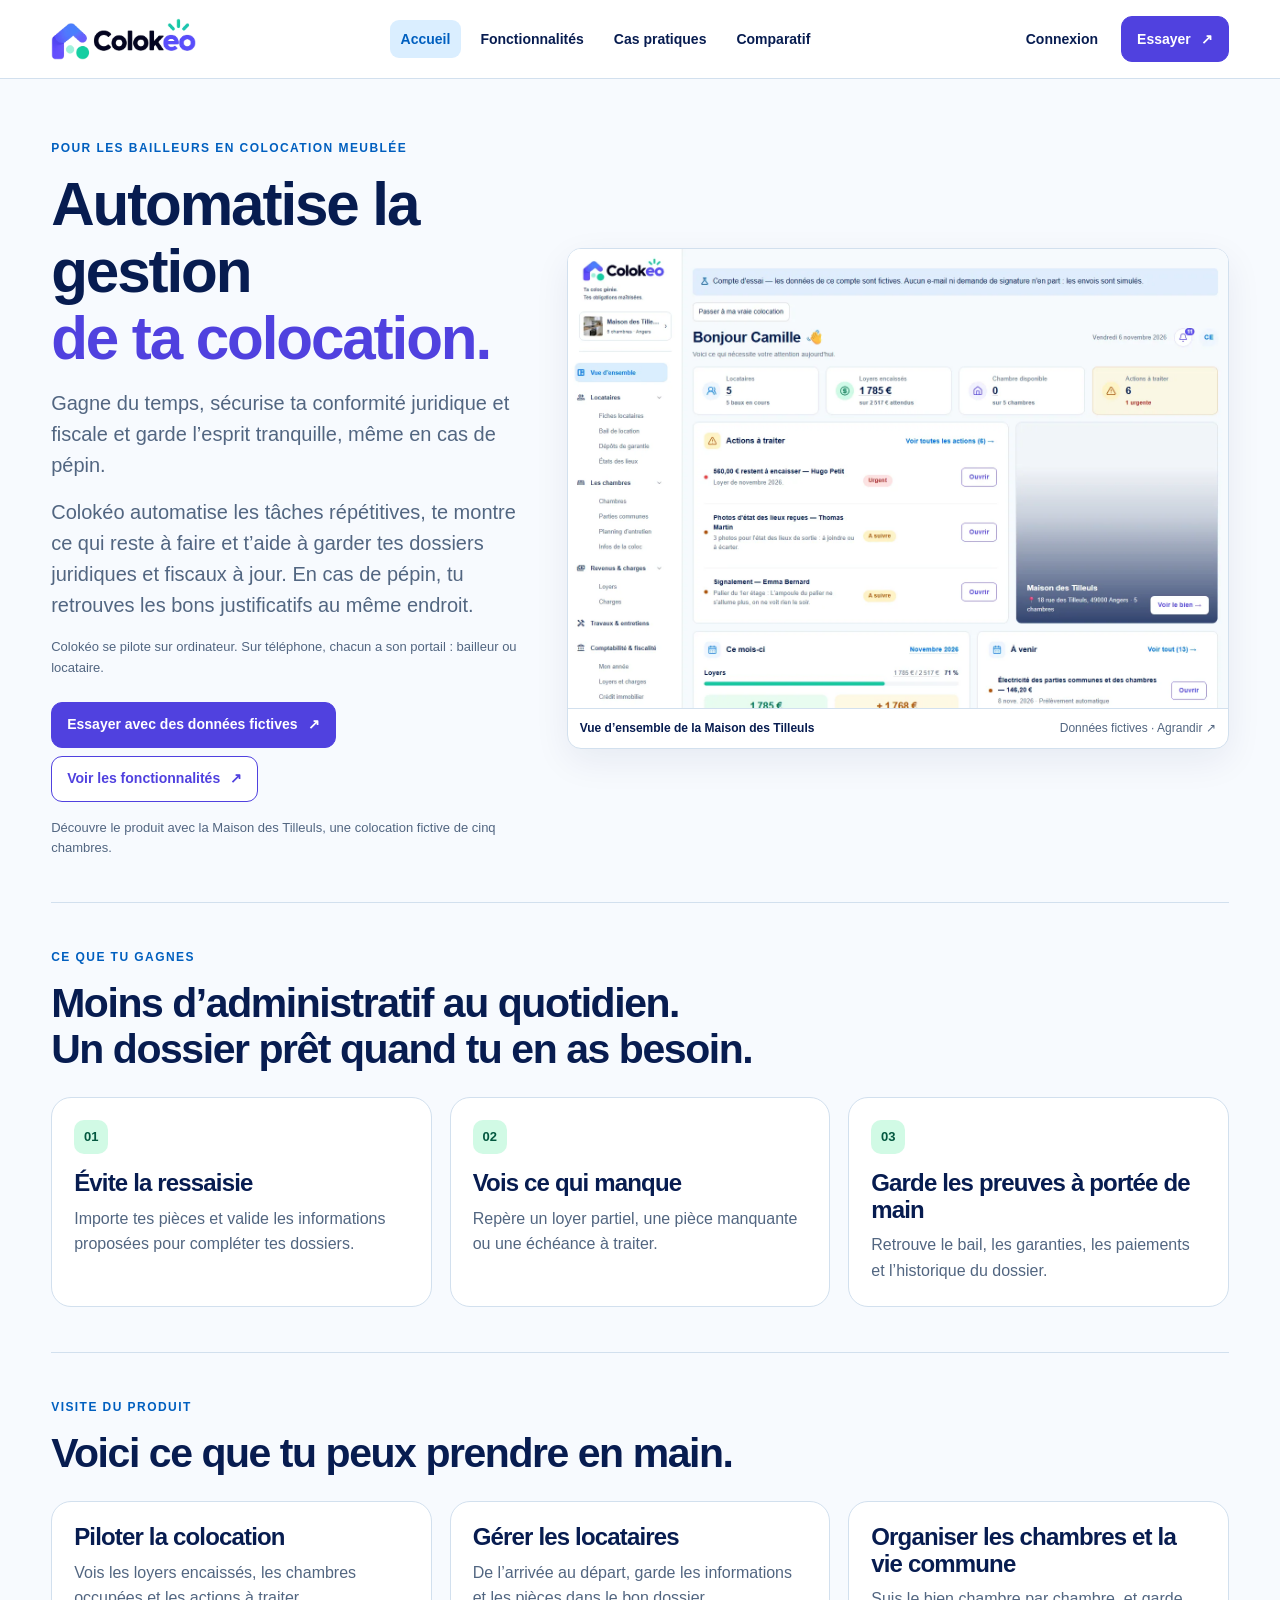
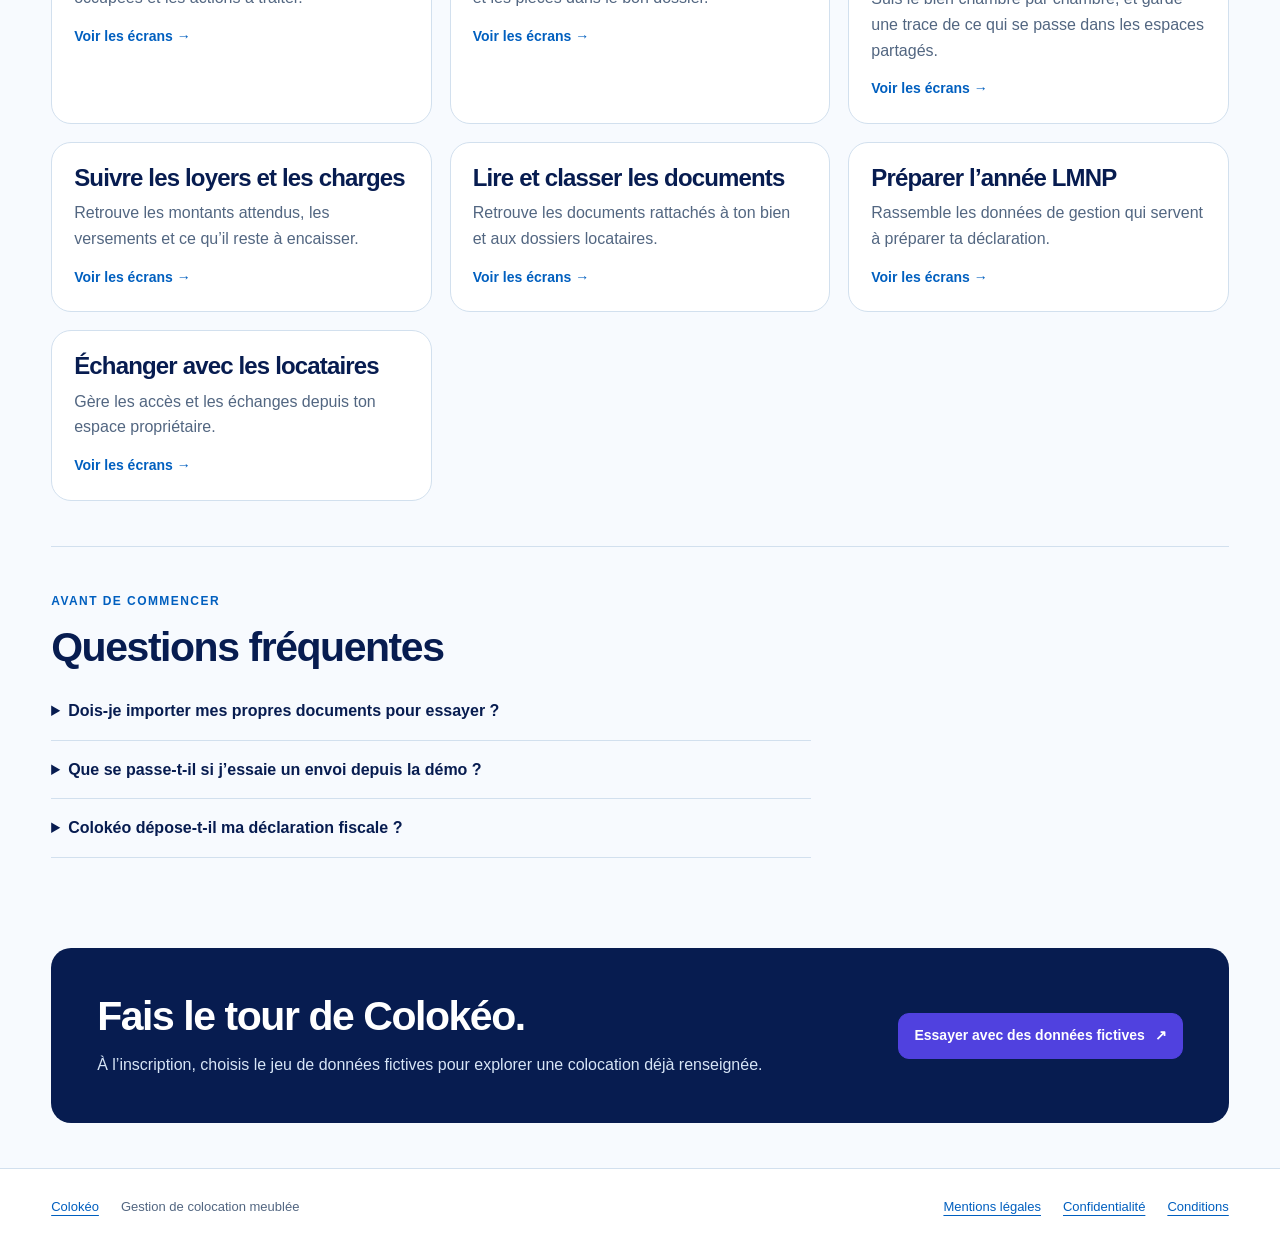
==== commit 7e636f6f: "Distingue la gestion sur ordinateur des portails téléphone" ====
--- a/index.html
+++ b/index.html
@@ -1,4 +1,4 @@
 <!doctype html>
 <html lang="fr"><head><meta charset="utf-8"><meta name="viewport" content="width=device-width, initial-scale=1"><title>Gestion de colocation meublée | Colokéo</title><meta name="description" content="Automatise la gestion de ta colocation meublée, suis tes obligations juridiques et fiscales et prépare tes dossiers en cas de pépin."><link rel="canonical" href="https://www.colokeo.fr/"><link rel="icon" href="assets/favicon.svg"><link rel="stylesheet" href="vitrine.css"><meta property="og:title" content="Gestion de colocation meublée | Colokéo"><meta property="og:description" content="Automatise la gestion de ta colocation meublée, suis tes obligations juridiques et fiscales et prépare tes dossiers en cas de pépin."><meta property="og:image" content="https://www.colokeo.fr/assets/social-card.png"></head>
 <body><a class="skip" href="#contenu">Aller au contenu</a><header><div class="container bar"><a class="logo" href="index.html" aria-label="Colokéo, accueil"><img src="assets/logo.png" alt="Colokéo" width="150" height="44"></a><nav aria-label="Navigation principale"><a href="index.html" aria-current="page">Accueil</a><a href="fonctionnalites.html">Fonctionnalités</a><a href="cas-pratiques.html">Cas pratiques</a><a href="comparatif.html">Comparatif</a></nav><div class="actions"><a class="login" href="https://app.colokeo.fr/connexion">Connexion</a><a class="button primary" href="https://app.colokeo.fr/inscription">Essayer<span aria-hidden="true">↗</span></a></div></div></header>
-<main class="container" id="contenu"><section class="hero"><div><div class="intro"><p class="eyebrow">POUR LES BAILLEURS EN COLOCATION MEUBLÉE</p><h1>Automatise la gestion<br><em>de ta colocation.</em></h1><p class="lede">Gagne du temps, sécurise ta conformité juridique et fiscale et garde l’esprit tranquille, même en cas de pépin.</p><p class="lede">Colokéo automatise les tâches répétitives, te montre ce qui reste à faire et t’aide à garder tes dossiers juridiques et fiscaux à jour. En cas de pépin, tu retrouves les bons justificatifs au même endroit.</p></div><div class="buttons"><a class="button primary" href="https://app.colokeo.fr/inscription">Essayer avec des données fictives<span aria-hidden="true">↗</span></a><a class="button secondary" href="fonctionnalites.html">Voir les fonctionnalités<span aria-hidden="true">↗</span></a></div><p class="note">Découvre le produit avec la Maison des Tilleuls, une colocation fictive de cinq chambres.</p></div><figure class="capture"><a href="assets/demo/pilotage.webp" aria-label="Agrandir la capture : Vue d’ensemble de la Maison des Tilleuls"><img src="assets/demo/pilotage.webp" alt="Vue d’ensemble de la Maison des Tilleuls — écran Colokéo sur données fictives" width="1440" height="1000" fetchpriority=high decoding="async"></a><figcaption>Vue d’ensemble de la Maison des Tilleuls <span>Données fictives · Agrandir ↗</span></figcaption></figure></section><section class="section"><p class="eyebrow">CE QUE TU GAGNES</p><h2>Moins d’administratif au quotidien.<br>Un dossier prêt quand tu en as besoin.</h2><div class="tiles"><article><span>01</span><h3>Évite la ressaisie</h3><p>Importe tes pièces et valide les informations proposées pour compléter tes dossiers.</p></article><article><span>02</span><h3>Vois ce qui manque</h3><p>Repère un loyer partiel, une pièce manquante ou une échéance à traiter.</p></article><article><span>03</span><h3>Garde les preuves à portée de main</h3><p>Retrouve le bail, les garanties, les paiements et l’historique du dossier.</p></article></div></section><section class="section" id="produit"><p class="eyebrow">VISITE DU PRODUIT</p><h2>Voici ce que tu peux prendre en main.</h2><div class="tiles directory"><a href="fonctionnalites-pilotage.html"><h3>Piloter la colocation</h3><p>Vois les loyers encaissés, les chambres occupées et les actions à traiter.</p><span>Voir les écrans →</span></a><a href="fonctionnalites-locataires.html"><h3>Gérer les locataires</h3><p>De l’arrivée au départ, garde les informations et les pièces dans le bon dossier.</p><span>Voir les écrans →</span></a><a href="fonctionnalites-bien-vie.html"><h3>Organiser les chambres et la vie commune</h3><p>Suis le bien chambre par chambre, et garde une trace de ce qui se passe dans les espaces partagés.</p><span>Voir les écrans →</span></a><a href="fonctionnalites-argent.html"><h3>Suivre les loyers et les charges</h3><p>Retrouve les montants attendus, les versements et ce qu’il reste à encaisser.</p><span>Voir les écrans →</span></a><a href="fonctionnalites-documents.html"><h3>Lire et classer les documents</h3><p>Retrouve les documents rattachés à ton bien et aux dossiers locataires.</p><span>Voir les écrans →</span></a><a href="fonctionnalites-fiscalite.html"><h3>Préparer l’année LMNP</h3><p>Rassemble les données de gestion qui servent à préparer ta déclaration.</p><span>Voir les écrans →</span></a><a href="fonctionnalites-portail.html"><h3>Échanger avec les locataires</h3><p>Gère les accès et les échanges depuis ton espace propriétaire.</p><span>Voir les écrans →</span></a></div></section><section class="section faq" id="questions"><p class="eyebrow">AVANT DE COMMENCER</p><h2>Questions fréquentes</h2><details><summary>Dois-je importer mes propres documents pour essayer ?</summary><p>Non. Sélectionne le jeu fictif à l’inscription. Tu pourras découvrir le produit avec des chambres, des loyers et des dossiers déjà renseignés.</p></details><details><summary>Que se passe-t-il si j’essaie un envoi depuis la démo ?</summary><p>Le compte d’essai simule les envois métier : aucun e-mail ni demande de signature ne part de ce compte. Les messages nécessaires à la création ou à l’accès au compte suivent le parcours d’inscription.</p></details><details><summary>Colokéo dépose-t-il ma déclaration fiscale ?</summary><p>L’application prépare des éléments et des brouillons à vérifier avant dépôt.</p></details></section><section class="closing"><div><h2>Fais le tour de Colokéo.</h2><p>À l’inscription, choisis le jeu de données fictives pour explorer une colocation déjà renseignée.</p></div><a class="button primary" href="https://app.colokeo.fr/inscription">Essayer avec des données fictives<span aria-hidden="true">↗</span></a></section></main><footer><div class="container foot"><a href="index.html">Colokéo</a><p>Gestion de colocation meublée</p><a href="https://app.colokeo.fr/juridique/mentions-legales">Mentions légales</a><a href="https://app.colokeo.fr/juridique/confidentialite">Confidentialité</a><a href="https://app.colokeo.fr/juridique/conditions">Conditions</a></div></footer></body></html>
+<main class="container" id="contenu"><section class="hero"><div><div class="intro"><p class="eyebrow">POUR LES BAILLEURS EN COLOCATION MEUBLÉE</p><h1>Automatise la gestion<br><em>de ta colocation.</em></h1><p class="lede">Gagne du temps, sécurise ta conformité juridique et fiscale et garde l’esprit tranquille, même en cas de pépin.</p><p class="lede">Colokéo automatise les tâches répétitives, te montre ce qui reste à faire et t’aide à garder tes dossiers juridiques et fiscaux à jour. En cas de pépin, tu retrouves les bons justificatifs au même endroit.</p><p class="note">Colokéo se pilote sur ordinateur. Sur téléphone, chacun a son portail : bailleur ou locataire.</p></div><div class="buttons"><a class="button primary" href="https://app.colokeo.fr/inscription">Essayer avec des données fictives<span aria-hidden="true">↗</span></a><a class="button secondary" href="fonctionnalites.html">Voir les fonctionnalités<span aria-hidden="true">↗</span></a></div><p class="note">Découvre le produit avec la Maison des Tilleuls, une colocation fictive de cinq chambres.</p></div><figure class="capture"><a href="assets/demo/pilotage.webp" aria-label="Agrandir la capture : Vue d’ensemble de la Maison des Tilleuls"><img src="assets/demo/pilotage.webp" alt="Vue d’ensemble de la Maison des Tilleuls — écran Colokéo sur données fictives" width="1440" height="1000" fetchpriority=high decoding="async"></a><figcaption>Vue d’ensemble de la Maison des Tilleuls <span>Données fictives · Agrandir ↗</span></figcaption></figure></section><section class="section"><p class="eyebrow">CE QUE TU GAGNES</p><h2>Moins d’administratif au quotidien.<br>Un dossier prêt quand tu en as besoin.</h2><div class="tiles"><article><span>01</span><h3>Évite la ressaisie</h3><p>Importe tes pièces et valide les informations proposées pour compléter tes dossiers.</p></article><article><span>02</span><h3>Vois ce qui manque</h3><p>Repère un loyer partiel, une pièce manquante ou une échéance à traiter.</p></article><article><span>03</span><h3>Garde les preuves à portée de main</h3><p>Retrouve le bail, les garanties, les paiements et l’historique du dossier.</p></article></div></section><section class="section" id="produit"><p class="eyebrow">VISITE DU PRODUIT</p><h2>Voici ce que tu peux prendre en main.</h2><div class="tiles directory"><a href="fonctionnalites-pilotage.html"><h3>Piloter la colocation</h3><p>Vois les loyers encaissés, les chambres occupées et les actions à traiter.</p><span>Voir les écrans →</span></a><a href="fonctionnalites-locataires.html"><h3>Gérer les locataires</h3><p>De l’arrivée au départ, garde les informations et les pièces dans le bon dossier.</p><span>Voir les écrans →</span></a><a href="fonctionnalites-bien-vie.html"><h3>Organiser les chambres et la vie commune</h3><p>Suis le bien chambre par chambre, et garde une trace de ce qui se passe dans les espaces partagés.</p><span>Voir les écrans →</span></a><a href="fonctionnalites-argent.html"><h3>Suivre les loyers et les charges</h3><p>Retrouve les montants attendus, les versements et ce qu’il reste à encaisser.</p><span>Voir les écrans →</span></a><a href="fonctionnalites-documents.html"><h3>Lire et classer les documents</h3><p>Retrouve les documents rattachés à ton bien et aux dossiers locataires.</p><span>Voir les écrans →</span></a><a href="fonctionnalites-fiscalite.html"><h3>Préparer l’année LMNP</h3><p>Rassemble les données de gestion qui servent à préparer ta déclaration.</p><span>Voir les écrans →</span></a><a href="fonctionnalites-portail.html"><h3>Échanger avec les locataires</h3><p>Gère les accès et les échanges depuis ton espace propriétaire.</p><span>Voir les écrans →</span></a></div></section><section class="section faq" id="questions"><p class="eyebrow">AVANT DE COMMENCER</p><h2>Questions fréquentes</h2><details><summary>Dois-je importer mes propres documents pour essayer ?</summary><p>Non. Sélectionne le jeu fictif à l’inscription. Tu pourras découvrir le produit avec des chambres, des loyers et des dossiers déjà renseignés.</p></details><details><summary>Que se passe-t-il si j’essaie un envoi depuis la démo ?</summary><p>Le compte d’essai simule les envois métier : aucun e-mail ni demande de signature ne part de ce compte. Les messages nécessaires à la création ou à l’accès au compte suivent le parcours d’inscription.</p></details><details><summary>Colokéo dépose-t-il ma déclaration fiscale ?</summary><p>L’application prépare des éléments et des brouillons à vérifier avant dépôt.</p></details></section><section class="closing"><div><h2>Fais le tour de Colokéo.</h2><p>À l’inscription, choisis le jeu de données fictives pour explorer une colocation déjà renseignée.</p></div><a class="button primary" href="https://app.colokeo.fr/inscription">Essayer avec des données fictives<span aria-hidden="true">↗</span></a></section></main><footer><div class="container foot"><a href="index.html">Colokéo</a><p>Gestion de colocation meublée</p><a href="https://app.colokeo.fr/juridique/mentions-legales">Mentions légales</a><a href="https://app.colokeo.fr/juridique/confidentialite">Confidentialité</a><a href="https://app.colokeo.fr/juridique/conditions">Conditions</a></div></footer></body></html>
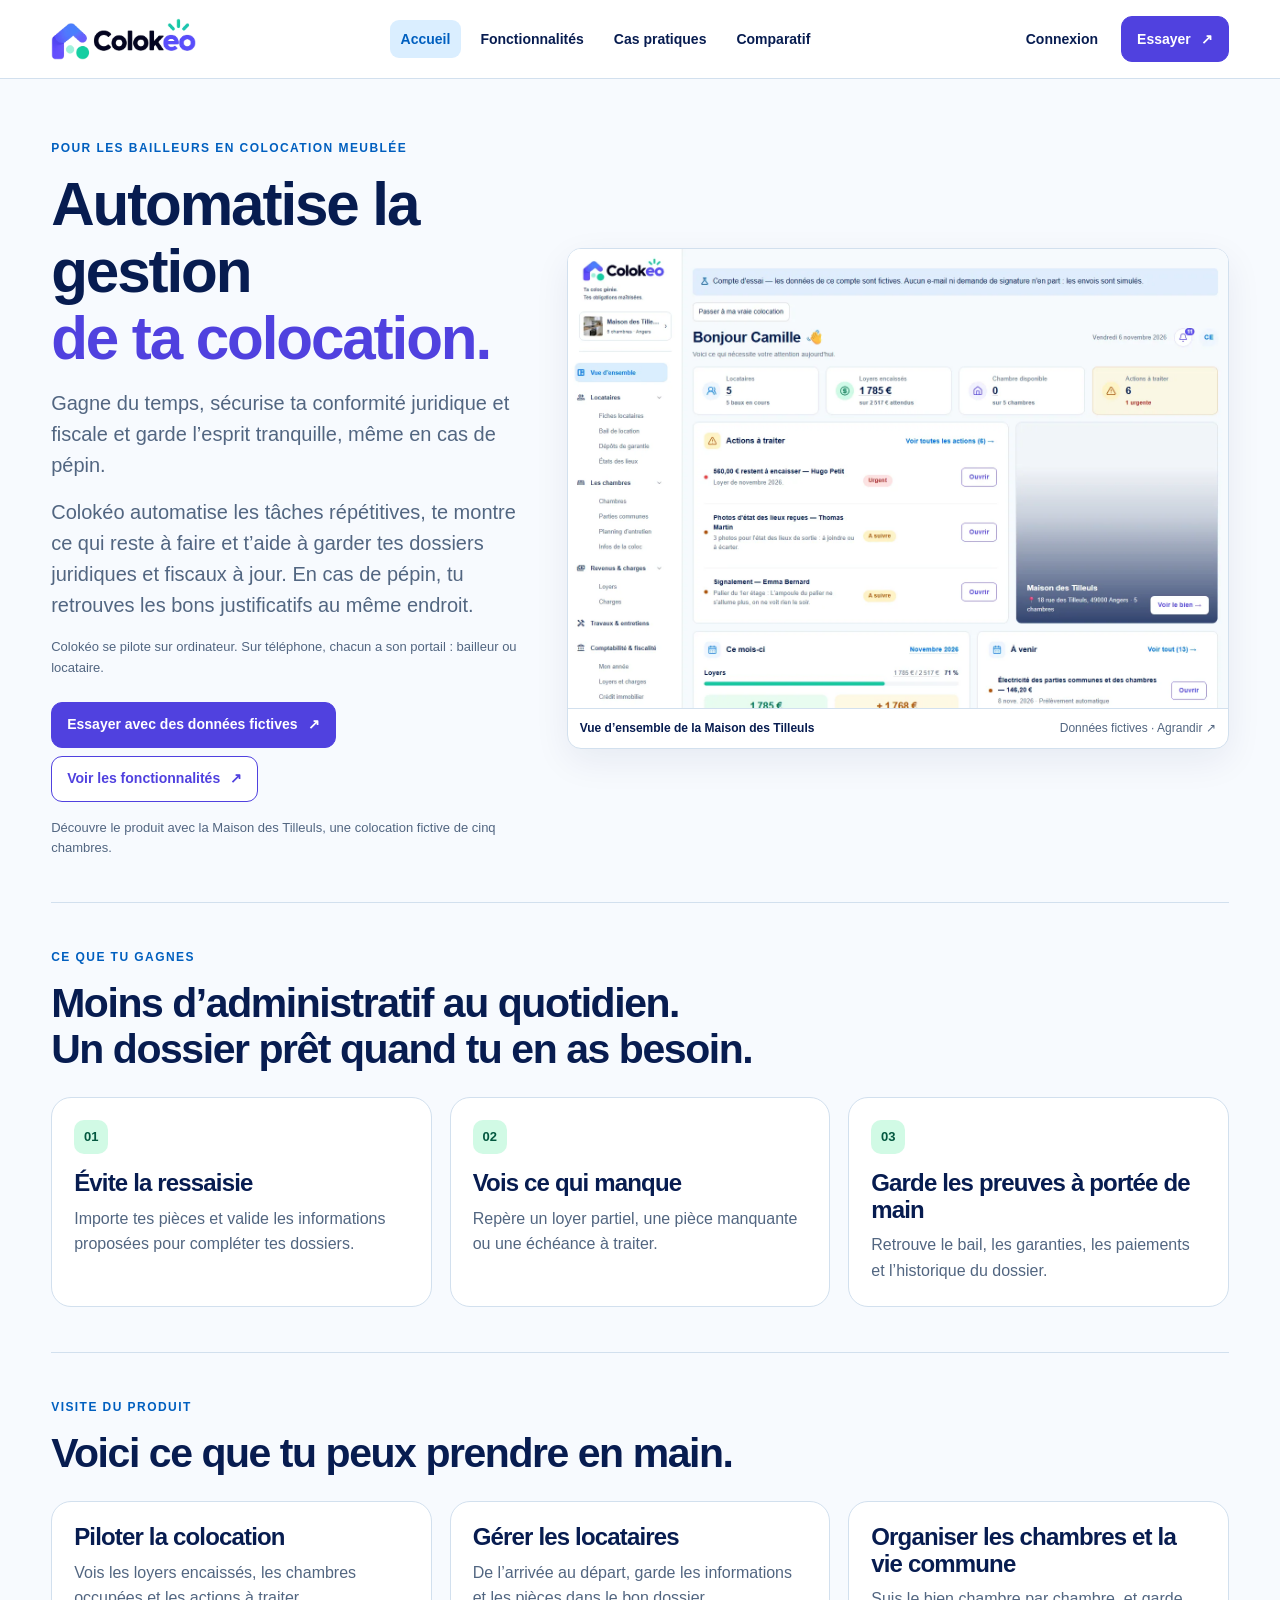
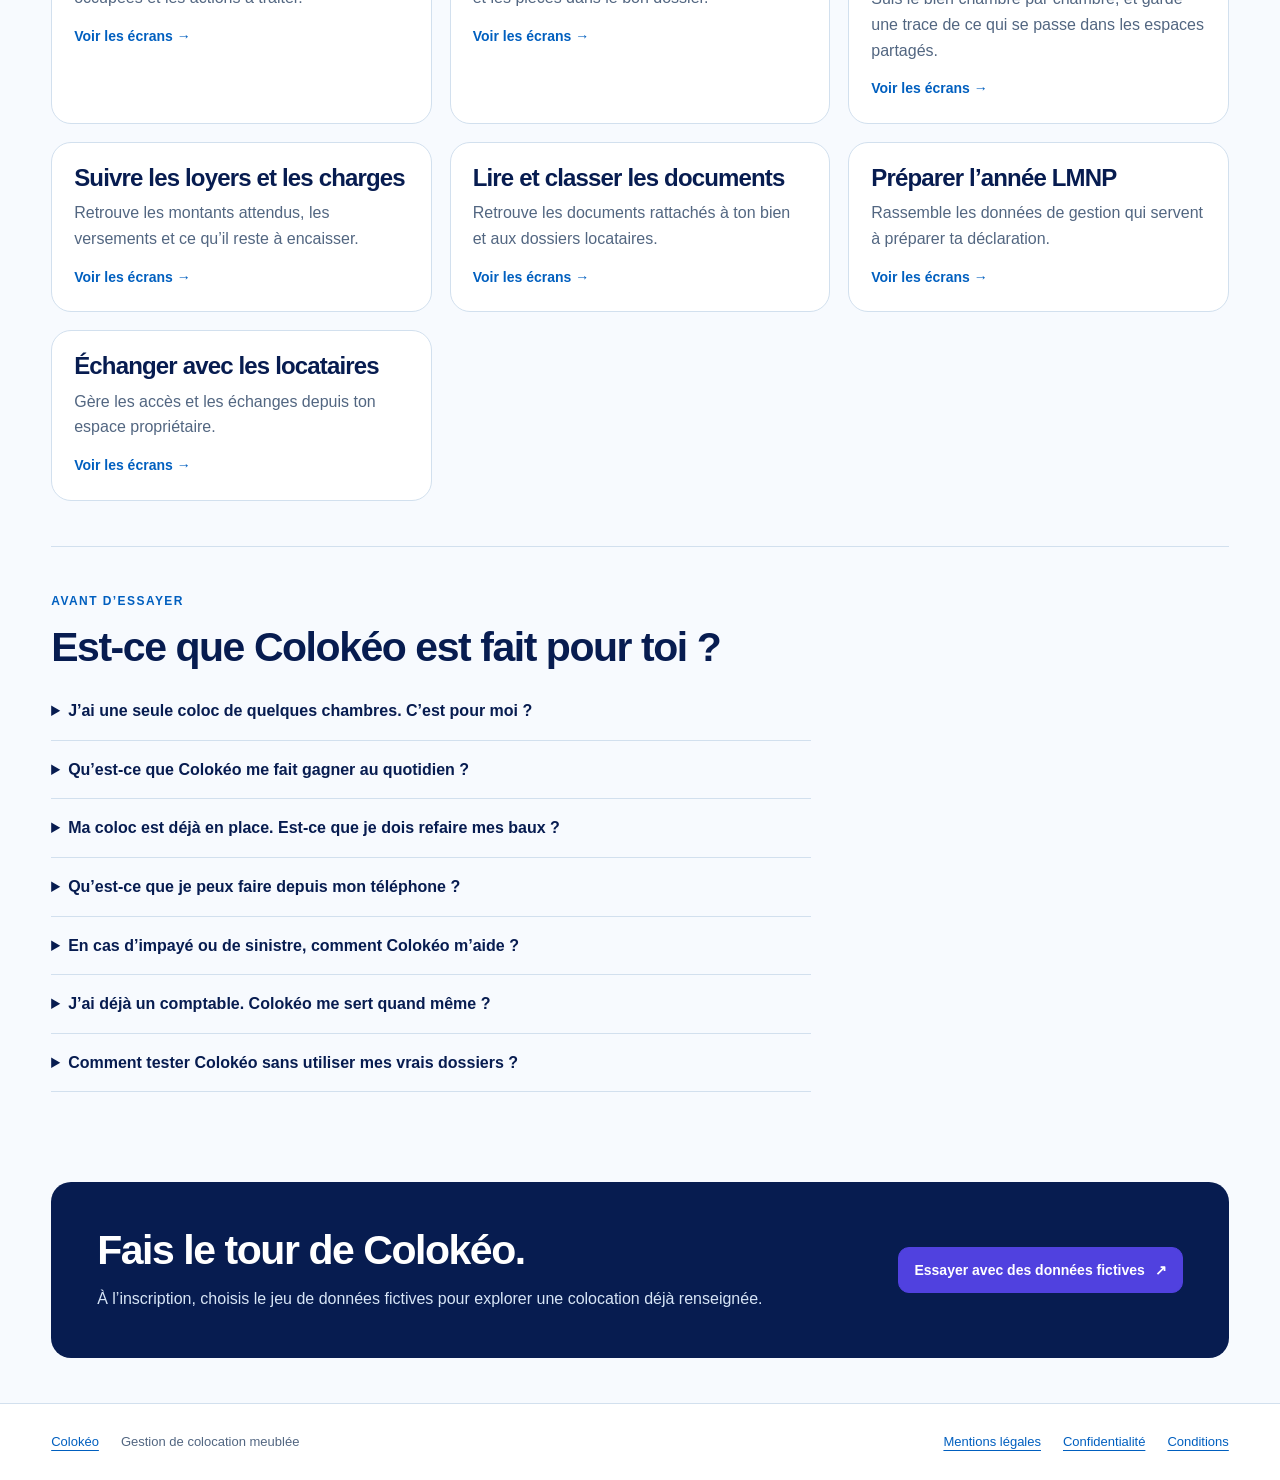
==== commit 3971121f: "Répond aux questions des bailleurs avant l’essai" ====
--- a/index.html
+++ b/index.html
@@ -1,4 +1,11 @@
 <!doctype html>
 <html lang="fr"><head><meta charset="utf-8"><meta name="viewport" content="width=device-width, initial-scale=1"><title>Gestion de colocation meublée | Colokéo</title><meta name="description" content="Automatise la gestion de ta colocation meublée, suis tes obligations juridiques et fiscales et prépare tes dossiers en cas de pépin."><link rel="canonical" href="https://www.colokeo.fr/"><link rel="icon" href="assets/favicon.svg"><link rel="stylesheet" href="vitrine.css"><meta property="og:title" content="Gestion de colocation meublée | Colokéo"><meta property="og:description" content="Automatise la gestion de ta colocation meublée, suis tes obligations juridiques et fiscales et prépare tes dossiers en cas de pépin."><meta property="og:image" content="https://www.colokeo.fr/assets/social-card.png"></head>
 <body><a class="skip" href="#contenu">Aller au contenu</a><header><div class="container bar"><a class="logo" href="index.html" aria-label="Colokéo, accueil"><img src="assets/logo.png" alt="Colokéo" width="150" height="44"></a><nav aria-label="Navigation principale"><a href="index.html" aria-current="page">Accueil</a><a href="fonctionnalites.html">Fonctionnalités</a><a href="cas-pratiques.html">Cas pratiques</a><a href="comparatif.html">Comparatif</a></nav><div class="actions"><a class="login" href="https://app.colokeo.fr/connexion">Connexion</a><a class="button primary" href="https://app.colokeo.fr/inscription">Essayer<span aria-hidden="true">↗</span></a></div></div></header>
-<main class="container" id="contenu"><section class="hero"><div><div class="intro"><p class="eyebrow">POUR LES BAILLEURS EN COLOCATION MEUBLÉE</p><h1>Automatise la gestion<br><em>de ta colocation.</em></h1><p class="lede">Gagne du temps, sécurise ta conformité juridique et fiscale et garde l’esprit tranquille, même en cas de pépin.</p><p class="lede">Colokéo automatise les tâches répétitives, te montre ce qui reste à faire et t’aide à garder tes dossiers juridiques et fiscaux à jour. En cas de pépin, tu retrouves les bons justificatifs au même endroit.</p><p class="note">Colokéo se pilote sur ordinateur. Sur téléphone, chacun a son portail : bailleur ou locataire.</p></div><div class="buttons"><a class="button primary" href="https://app.colokeo.fr/inscription">Essayer avec des données fictives<span aria-hidden="true">↗</span></a><a class="button secondary" href="fonctionnalites.html">Voir les fonctionnalités<span aria-hidden="true">↗</span></a></div><p class="note">Découvre le produit avec la Maison des Tilleuls, une colocation fictive de cinq chambres.</p></div><figure class="capture"><a href="assets/demo/pilotage.webp" aria-label="Agrandir la capture : Vue d’ensemble de la Maison des Tilleuls"><img src="assets/demo/pilotage.webp" alt="Vue d’ensemble de la Maison des Tilleuls — écran Colokéo sur données fictives" width="1440" height="1000" fetchpriority=high decoding="async"></a><figcaption>Vue d’ensemble de la Maison des Tilleuls <span>Données fictives · Agrandir ↗</span></figcaption></figure></section><section class="section"><p class="eyebrow">CE QUE TU GAGNES</p><h2>Moins d’administratif au quotidien.<br>Un dossier prêt quand tu en as besoin.</h2><div class="tiles"><article><span>01</span><h3>Évite la ressaisie</h3><p>Importe tes pièces et valide les informations proposées pour compléter tes dossiers.</p></article><article><span>02</span><h3>Vois ce qui manque</h3><p>Repère un loyer partiel, une pièce manquante ou une échéance à traiter.</p></article><article><span>03</span><h3>Garde les preuves à portée de main</h3><p>Retrouve le bail, les garanties, les paiements et l’historique du dossier.</p></article></div></section><section class="section" id="produit"><p class="eyebrow">VISITE DU PRODUIT</p><h2>Voici ce que tu peux prendre en main.</h2><div class="tiles directory"><a href="fonctionnalites-pilotage.html"><h3>Piloter la colocation</h3><p>Vois les loyers encaissés, les chambres occupées et les actions à traiter.</p><span>Voir les écrans →</span></a><a href="fonctionnalites-locataires.html"><h3>Gérer les locataires</h3><p>De l’arrivée au départ, garde les informations et les pièces dans le bon dossier.</p><span>Voir les écrans →</span></a><a href="fonctionnalites-bien-vie.html"><h3>Organiser les chambres et la vie commune</h3><p>Suis le bien chambre par chambre, et garde une trace de ce qui se passe dans les espaces partagés.</p><span>Voir les écrans →</span></a><a href="fonctionnalites-argent.html"><h3>Suivre les loyers et les charges</h3><p>Retrouve les montants attendus, les versements et ce qu’il reste à encaisser.</p><span>Voir les écrans →</span></a><a href="fonctionnalites-documents.html"><h3>Lire et classer les documents</h3><p>Retrouve les documents rattachés à ton bien et aux dossiers locataires.</p><span>Voir les écrans →</span></a><a href="fonctionnalites-fiscalite.html"><h3>Préparer l’année LMNP</h3><p>Rassemble les données de gestion qui servent à préparer ta déclaration.</p><span>Voir les écrans →</span></a><a href="fonctionnalites-portail.html"><h3>Échanger avec les locataires</h3><p>Gère les accès et les échanges depuis ton espace propriétaire.</p><span>Voir les écrans →</span></a></div></section><section class="section faq" id="questions"><p class="eyebrow">AVANT DE COMMENCER</p><h2>Questions fréquentes</h2><details><summary>Dois-je importer mes propres documents pour essayer ?</summary><p>Non. Sélectionne le jeu fictif à l’inscription. Tu pourras découvrir le produit avec des chambres, des loyers et des dossiers déjà renseignés.</p></details><details><summary>Que se passe-t-il si j’essaie un envoi depuis la démo ?</summary><p>Le compte d’essai simule les envois métier : aucun e-mail ni demande de signature ne part de ce compte. Les messages nécessaires à la création ou à l’accès au compte suivent le parcours d’inscription.</p></details><details><summary>Colokéo dépose-t-il ma déclaration fiscale ?</summary><p>L’application prépare des éléments et des brouillons à vérifier avant dépôt.</p></details></section><section class="closing"><div><h2>Fais le tour de Colokéo.</h2><p>À l’inscription, choisis le jeu de données fictives pour explorer une colocation déjà renseignée.</p></div><a class="button primary" href="https://app.colokeo.fr/inscription">Essayer avec des données fictives<span aria-hidden="true">↗</span></a></section></main><footer><div class="container foot"><a href="index.html">Colokéo</a><p>Gestion de colocation meublée</p><a href="https://app.colokeo.fr/juridique/mentions-legales">Mentions légales</a><a href="https://app.colokeo.fr/juridique/confidentialite">Confidentialité</a><a href="https://app.colokeo.fr/juridique/conditions">Conditions</a></div></footer></body></html>
+<main class="container" id="contenu"><section class="hero"><div><div class="intro"><p class="eyebrow">POUR LES BAILLEURS EN COLOCATION MEUBLÉE</p><h1>Automatise la gestion<br><em>de ta colocation.</em></h1><p class="lede">Gagne du temps, sécurise ta conformité juridique et fiscale et garde l’esprit tranquille, même en cas de pépin.</p><p class="lede">Colokéo automatise les tâches répétitives, te montre ce qui reste à faire et t’aide à garder tes dossiers juridiques et fiscaux à jour. En cas de pépin, tu retrouves les bons justificatifs au même endroit.</p><p class="note">Colokéo se pilote sur ordinateur. Sur téléphone, chacun a son portail : bailleur ou locataire.</p></div><div class="buttons"><a class="button primary" href="https://app.colokeo.fr/inscription">Essayer avec des données fictives<span aria-hidden="true">↗</span></a><a class="button secondary" href="fonctionnalites.html">Voir les fonctionnalités<span aria-hidden="true">↗</span></a></div><p class="note">Découvre le produit avec la Maison des Tilleuls, une colocation fictive de cinq chambres.</p></div><figure class="capture"><a href="assets/demo/pilotage.webp" aria-label="Agrandir la capture : Vue d’ensemble de la Maison des Tilleuls"><img src="assets/demo/pilotage.webp" alt="Vue d’ensemble de la Maison des Tilleuls — écran Colokéo sur données fictives" width="1440" height="1000" fetchpriority=high decoding="async"></a><figcaption>Vue d’ensemble de la Maison des Tilleuls <span>Données fictives · Agrandir ↗</span></figcaption></figure></section><section class="section"><p class="eyebrow">CE QUE TU GAGNES</p><h2>Moins d’administratif au quotidien.<br>Un dossier prêt quand tu en as besoin.</h2><div class="tiles"><article><span>01</span><h3>Évite la ressaisie</h3><p>Importe tes pièces et valide les informations proposées pour compléter tes dossiers.</p></article><article><span>02</span><h3>Vois ce qui manque</h3><p>Repère un loyer partiel, une pièce manquante ou une échéance à traiter.</p></article><article><span>03</span><h3>Garde les preuves à portée de main</h3><p>Retrouve le bail, les garanties, les paiements et l’historique du dossier.</p></article></div></section><section class="section" id="produit"><p class="eyebrow">VISITE DU PRODUIT</p><h2>Voici ce que tu peux prendre en main.</h2><div class="tiles directory"><a href="fonctionnalites-pilotage.html"><h3>Piloter la colocation</h3><p>Vois les loyers encaissés, les chambres occupées et les actions à traiter.</p><span>Voir les écrans →</span></a><a href="fonctionnalites-locataires.html"><h3>Gérer les locataires</h3><p>De l’arrivée au départ, garde les informations et les pièces dans le bon dossier.</p><span>Voir les écrans →</span></a><a href="fonctionnalites-bien-vie.html"><h3>Organiser les chambres et la vie commune</h3><p>Suis le bien chambre par chambre, et garde une trace de ce qui se passe dans les espaces partagés.</p><span>Voir les écrans →</span></a><a href="fonctionnalites-argent.html"><h3>Suivre les loyers et les charges</h3><p>Retrouve les montants attendus, les versements et ce qu’il reste à encaisser.</p><span>Voir les écrans →</span></a><a href="fonctionnalites-documents.html"><h3>Lire et classer les documents</h3><p>Retrouve les documents rattachés à ton bien et aux dossiers locataires.</p><span>Voir les écrans →</span></a><a href="fonctionnalites-fiscalite.html"><h3>Préparer l’année LMNP</h3><p>Rassemble les données de gestion qui servent à préparer ta déclaration.</p><span>Voir les écrans →</span></a><a href="fonctionnalites-portail.html"><h3>Échanger avec les locataires</h3><p>Gère les accès et les échanges depuis ton espace propriétaire.</p><span>Voir les écrans →</span></a></div></section><section class="section faq" id="questions"><p class="eyebrow">AVANT D’ESSAYER</p><h2>Est-ce que Colokéo est fait pour toi ?</h2>
+<details><summary>J’ai une seule coloc de quelques chambres. C’est pour moi ?</summary><p>Oui, si tu gères toi-même ta colocation meublée. Tu suis les occupants, les baux, les loyers et les pièces par chambre depuis un seul tableau de bord. Colokéo prend en charge les baux individuels et les baux communs.</p></details>
+<details><summary>Qu’est-ce que Colokéo me fait gagner au quotidien ?</summary><p>Tu vois qui a payé, quelles pièces sont à vérifier et ce qui demande ton attention. Colokéo t’aide à reprendre les informations de tes documents et à préparer tes quittances, sans repartir de zéro à chaque fois. <a href="cas-pratiques.html">Voir les cas pratiques</a>.</p></details>
+<details><summary>Ma coloc est déjà en place. Est-ce que je dois refaire mes baux ?</summary><p>Tu peux importer tes baux signés et les rattacher aux dossiers de tes locataires. Tu complètes les informations dont tu as besoin pour commencer à suivre ta gestion.</p></details>
+<details><summary>Qu’est-ce que je peux faire depuis mon téléphone ?</summary><p>Tu pilotes ta colocation sur ordinateur. Sur téléphone, ton portail bailleur te permet notamment de consulter les loyers, traiter un signalement ou ajouter une dépense avec son justificatif. Tes locataires ont leur propre portail pour retrouver leurs documents et te signaler un problème. <a href="fonctionnalites-telephone.html">Voir les deux portails</a>.</p></details>
+<details><summary>En cas d’impayé ou de sinistre, comment Colokéo m’aide ?</summary><p>Tu retrouves le bail, la garantie, les paiements et les justificatifs du dossier. Pour un impayé, tu peux suivre les relances et préparer les pièces à transmettre. L’indemnisation reste soumise aux conditions de ta garantie. <a href="fonctionnalites-documents.html#fonction-2">Voir le suivi des impayés et sinistres</a>.</p></details>
+<details><summary>J’ai déjà un comptable. Colokéo me sert quand même ?</summary><p>Tu peux rassembler les loyers, les dépenses et les justificatifs au fil de l’eau, puis préparer un dossier pour ton comptable. Colokéo prépare des éléments de déclaration à vérifier avant dépôt. <a href="fonctionnalites-fiscalite.html">Voir la préparation fiscale</a>.</p></details>
+<details><summary>Comment tester Colokéo sans utiliser mes vrais dossiers ?</summary><p>À l’inscription, choisis « Utiliser un jeu de données fictives ». Tu découvriras une colocation de cinq chambres avec des dossiers déjà renseignés. Les envois de gestion et les demandes de signature sont simulés dans la démo. <a href="https://app.colokeo.fr/inscription">Essayer avec des données fictives</a>.</p></details></section><section class="closing"><div><h2>Fais le tour de Colokéo.</h2><p>À l’inscription, choisis le jeu de données fictives pour explorer une colocation déjà renseignée.</p></div><a class="button primary" href="https://app.colokeo.fr/inscription">Essayer avec des données fictives<span aria-hidden="true">↗</span></a></section></main><footer><div class="container foot"><a href="index.html">Colokéo</a><p>Gestion de colocation meublée</p><a href="https://app.colokeo.fr/juridique/mentions-legales">Mentions légales</a><a href="https://app.colokeo.fr/juridique/confidentialite">Confidentialité</a><a href="https://app.colokeo.fr/juridique/conditions">Conditions</a></div></footer></body></html>
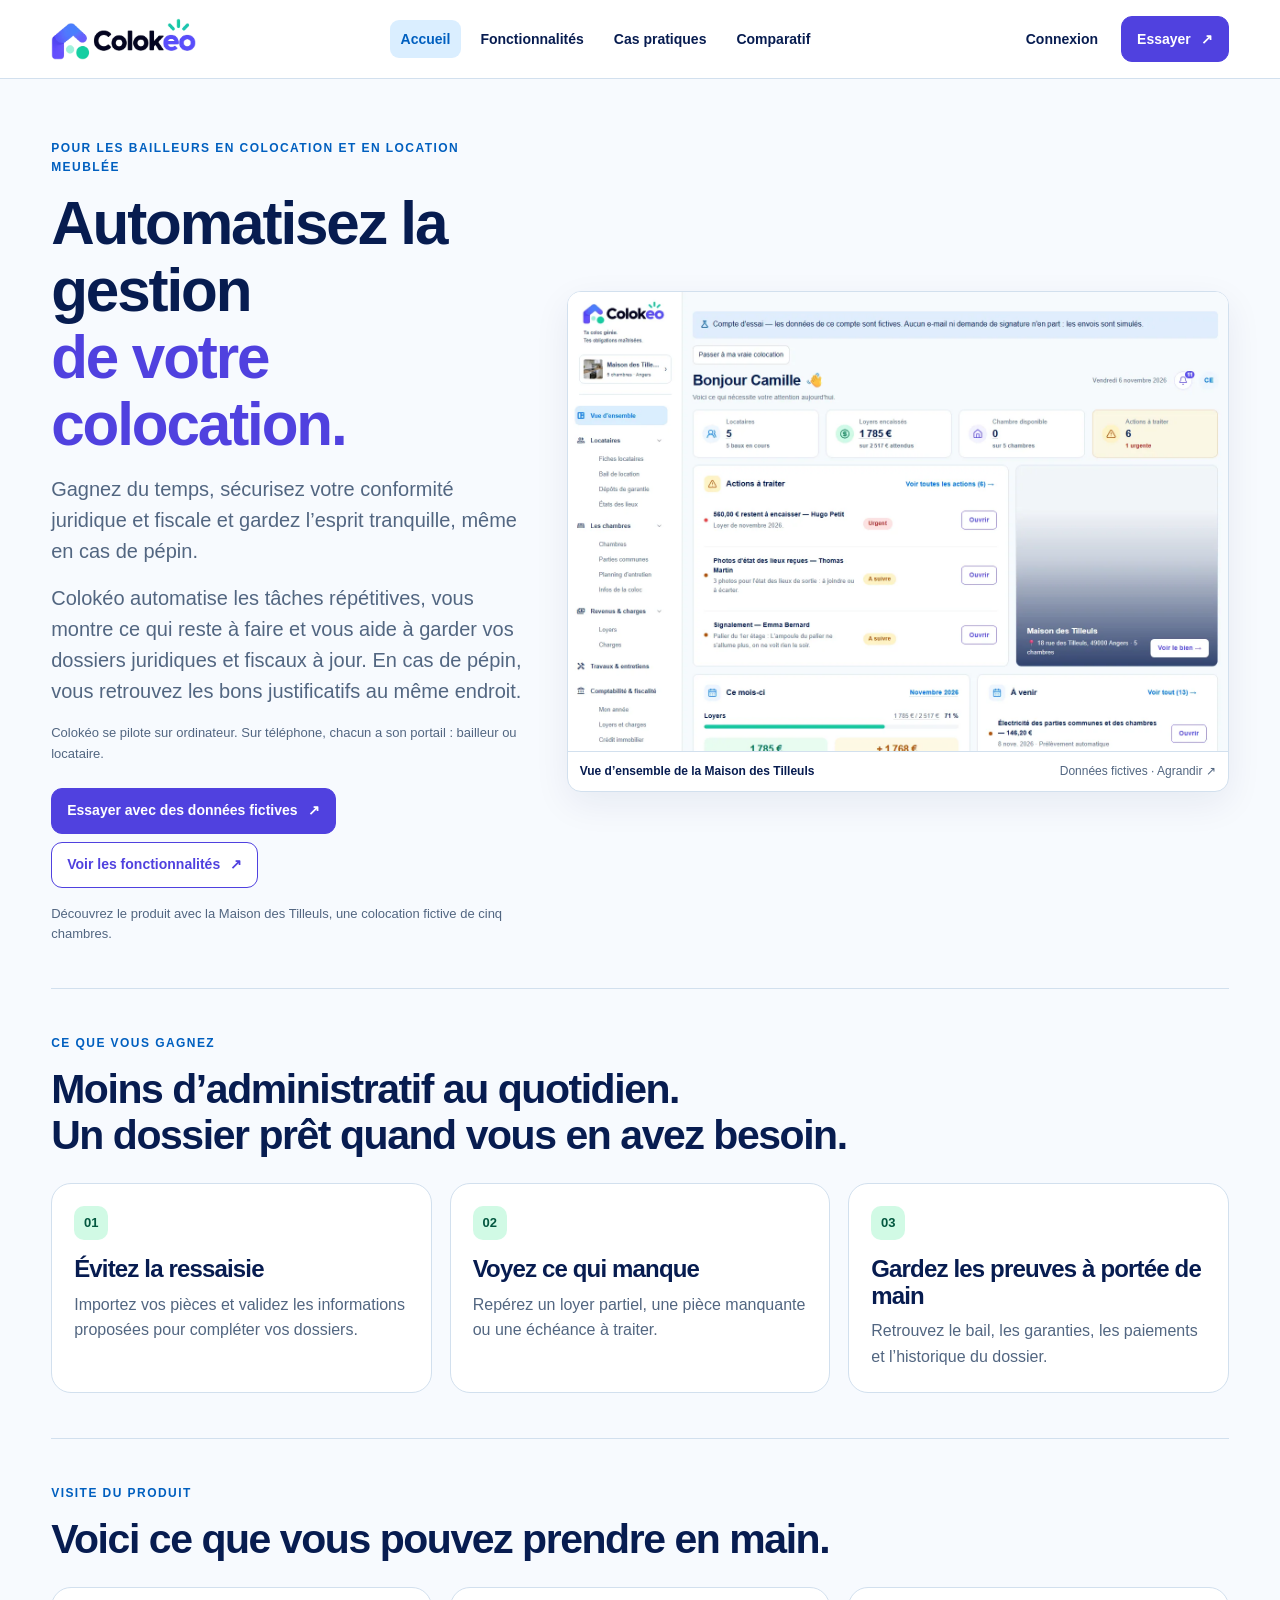
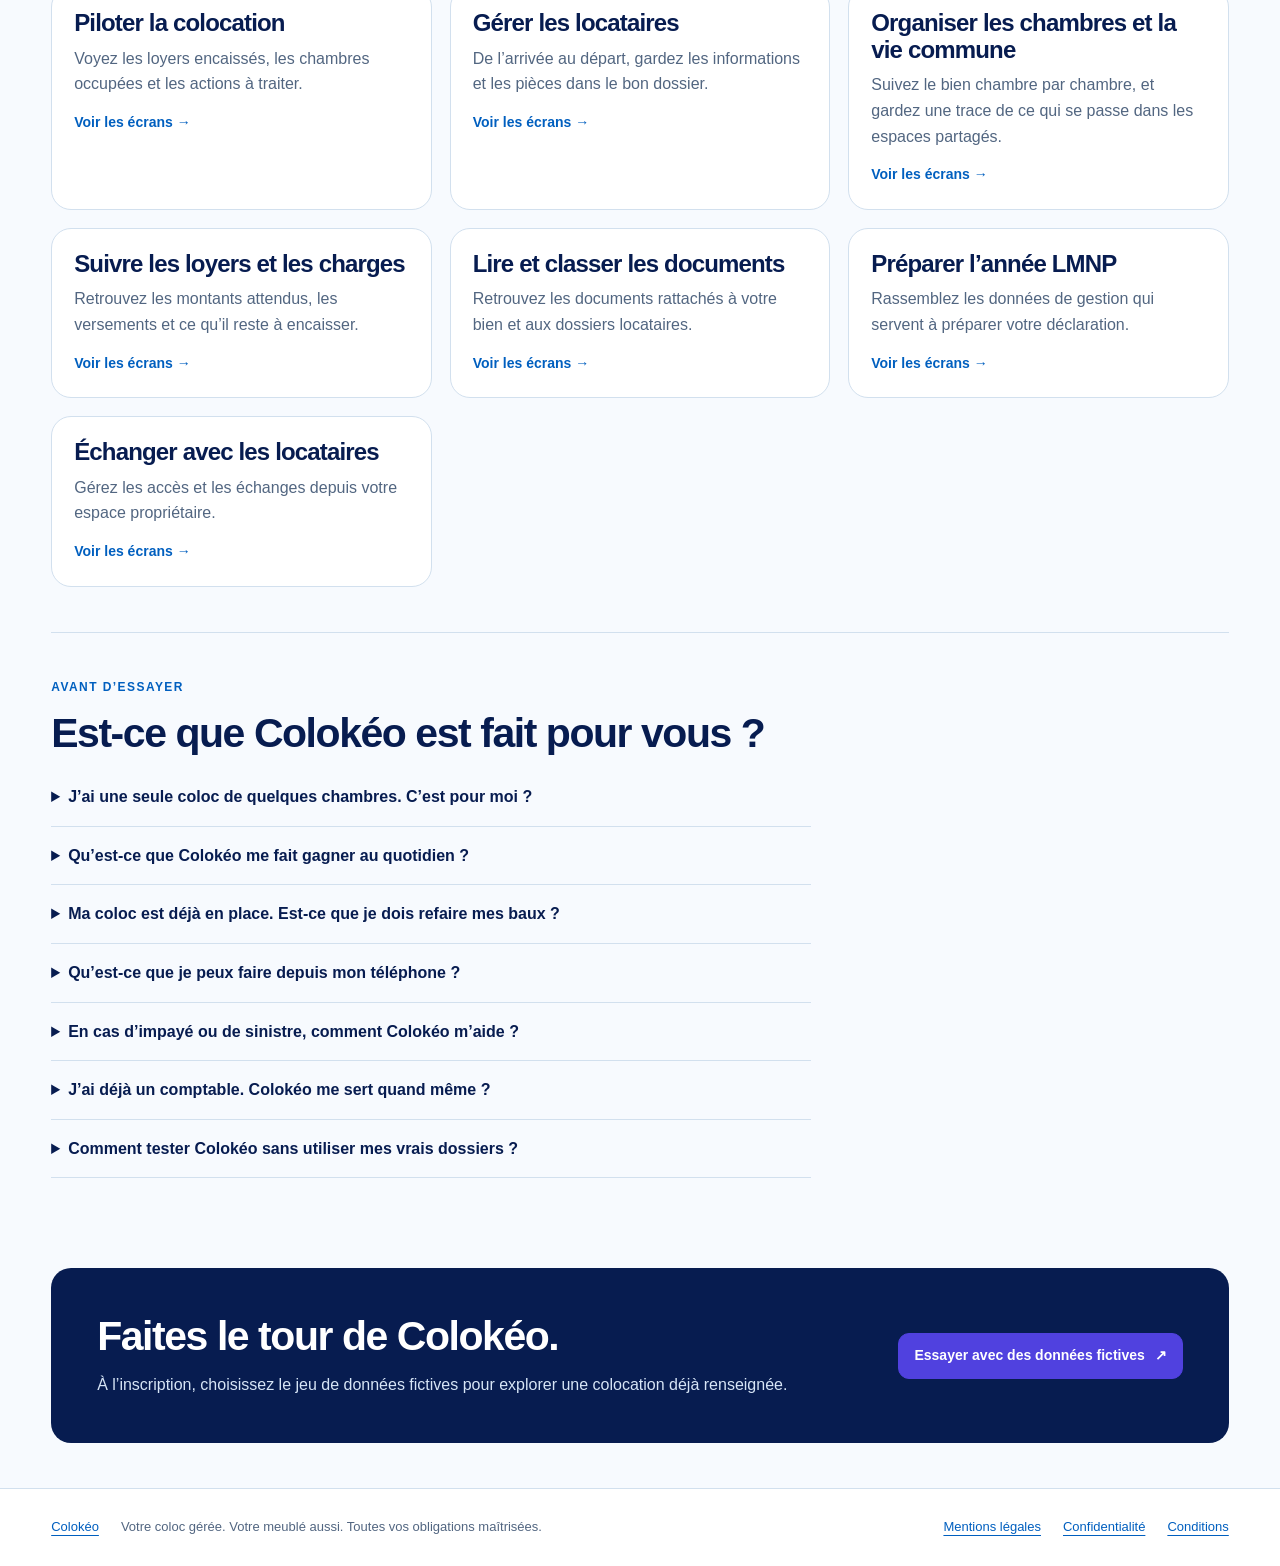
==== commit 9a8fb1d2: "Passe le site au vouvoiement et ajoute l’accroche de la marque - Toutes les pages vouvoient le visit" ====
--- a/index.html
+++ b/index.html
@@ -1,11 +1,11 @@
 <!doctype html>
-<html lang="fr"><head><meta charset="utf-8"><meta name="viewport" content="width=device-width, initial-scale=1"><title>Gestion de colocation meublée | Colokéo</title><meta name="description" content="Automatise la gestion de ta colocation meublée, suis tes obligations juridiques et fiscales et prépare tes dossiers en cas de pépin."><link rel="canonical" href="https://www.colokeo.fr/"><link rel="icon" href="assets/favicon.svg"><link rel="stylesheet" href="vitrine.css"><meta property="og:title" content="Gestion de colocation meublée | Colokéo"><meta property="og:description" content="Automatise la gestion de ta colocation meublée, suis tes obligations juridiques et fiscales et prépare tes dossiers en cas de pépin."><meta property="og:image" content="https://www.colokeo.fr/assets/social-card.png"></head>
+<html lang="fr"><head><meta charset="utf-8"><meta name="viewport" content="width=device-width, initial-scale=1"><title>Gestion de colocation et de location meublée | Colokéo</title><meta name="description" content="Automatisez la gestion de votre colocation et de toute location meublée, suivez vos obligations juridiques et fiscales et préparez vos dossiers en cas de pépin."><link rel="canonical" href="https://www.colokeo.fr/"><link rel="icon" href="assets/favicon.svg"><link rel="stylesheet" href="vitrine.css"><meta property="og:title" content="Gestion de colocation et de location meublée | Colokéo"><meta property="og:description" content="Automatisez la gestion de votre colocation et de toute location meublée, suivez vos obligations juridiques et fiscales et préparez vos dossiers en cas de pépin."><meta property="og:image" content="https://www.colokeo.fr/assets/social-card.png"></head>
 <body><a class="skip" href="#contenu">Aller au contenu</a><header><div class="container bar"><a class="logo" href="index.html" aria-label="Colokéo, accueil"><img src="assets/logo.png" alt="Colokéo" width="150" height="44"></a><nav aria-label="Navigation principale"><a href="index.html" aria-current="page">Accueil</a><a href="fonctionnalites.html">Fonctionnalités</a><a href="cas-pratiques.html">Cas pratiques</a><a href="comparatif.html">Comparatif</a></nav><div class="actions"><a class="login" href="https://app.colokeo.fr/connexion">Connexion</a><a class="button primary" href="https://app.colokeo.fr/inscription">Essayer<span aria-hidden="true">↗</span></a></div></div></header>
-<main class="container" id="contenu"><section class="hero"><div><div class="intro"><p class="eyebrow">POUR LES BAILLEURS EN COLOCATION MEUBLÉE</p><h1>Automatise la gestion<br><em>de ta colocation.</em></h1><p class="lede">Gagne du temps, sécurise ta conformité juridique et fiscale et garde l’esprit tranquille, même en cas de pépin.</p><p class="lede">Colokéo automatise les tâches répétitives, te montre ce qui reste à faire et t’aide à garder tes dossiers juridiques et fiscaux à jour. En cas de pépin, tu retrouves les bons justificatifs au même endroit.</p><p class="note">Colokéo se pilote sur ordinateur. Sur téléphone, chacun a son portail : bailleur ou locataire.</p></div><div class="buttons"><a class="button primary" href="https://app.colokeo.fr/inscription">Essayer avec des données fictives<span aria-hidden="true">↗</span></a><a class="button secondary" href="fonctionnalites.html">Voir les fonctionnalités<span aria-hidden="true">↗</span></a></div><p class="note">Découvre le produit avec la Maison des Tilleuls, une colocation fictive de cinq chambres.</p></div><figure class="capture"><a href="assets/demo/pilotage.webp" aria-label="Agrandir la capture : Vue d’ensemble de la Maison des Tilleuls"><img src="assets/demo/pilotage.webp" alt="Vue d’ensemble de la Maison des Tilleuls — écran Colokéo sur données fictives" width="1440" height="1000" fetchpriority=high decoding="async"></a><figcaption>Vue d’ensemble de la Maison des Tilleuls <span>Données fictives · Agrandir ↗</span></figcaption></figure></section><section class="section"><p class="eyebrow">CE QUE TU GAGNES</p><h2>Moins d’administratif au quotidien.<br>Un dossier prêt quand tu en as besoin.</h2><div class="tiles"><article><span>01</span><h3>Évite la ressaisie</h3><p>Importe tes pièces et valide les informations proposées pour compléter tes dossiers.</p></article><article><span>02</span><h3>Vois ce qui manque</h3><p>Repère un loyer partiel, une pièce manquante ou une échéance à traiter.</p></article><article><span>03</span><h3>Garde les preuves à portée de main</h3><p>Retrouve le bail, les garanties, les paiements et l’historique du dossier.</p></article></div></section><section class="section" id="produit"><p class="eyebrow">VISITE DU PRODUIT</p><h2>Voici ce que tu peux prendre en main.</h2><div class="tiles directory"><a href="fonctionnalites-pilotage.html"><h3>Piloter la colocation</h3><p>Vois les loyers encaissés, les chambres occupées et les actions à traiter.</p><span>Voir les écrans →</span></a><a href="fonctionnalites-locataires.html"><h3>Gérer les locataires</h3><p>De l’arrivée au départ, garde les informations et les pièces dans le bon dossier.</p><span>Voir les écrans →</span></a><a href="fonctionnalites-bien-vie.html"><h3>Organiser les chambres et la vie commune</h3><p>Suis le bien chambre par chambre, et garde une trace de ce qui se passe dans les espaces partagés.</p><span>Voir les écrans →</span></a><a href="fonctionnalites-argent.html"><h3>Suivre les loyers et les charges</h3><p>Retrouve les montants attendus, les versements et ce qu’il reste à encaisser.</p><span>Voir les écrans →</span></a><a href="fonctionnalites-documents.html"><h3>Lire et classer les documents</h3><p>Retrouve les documents rattachés à ton bien et aux dossiers locataires.</p><span>Voir les écrans →</span></a><a href="fonctionnalites-fiscalite.html"><h3>Préparer l’année LMNP</h3><p>Rassemble les données de gestion qui servent à préparer ta déclaration.</p><span>Voir les écrans →</span></a><a href="fonctionnalites-portail.html"><h3>Échanger avec les locataires</h3><p>Gère les accès et les échanges depuis ton espace propriétaire.</p><span>Voir les écrans →</span></a></div></section><section class="section faq" id="questions"><p class="eyebrow">AVANT D’ESSAYER</p><h2>Est-ce que Colokéo est fait pour toi ?</h2>
-<details><summary>J’ai une seule coloc de quelques chambres. C’est pour moi ?</summary><p>Oui, si tu gères toi-même ta colocation meublée. Tu suis les occupants, les baux, les loyers et les pièces par chambre depuis un seul tableau de bord. Colokéo prend en charge les baux individuels et les baux communs.</p></details>
-<details><summary>Qu’est-ce que Colokéo me fait gagner au quotidien ?</summary><p>Tu vois qui a payé, quelles pièces sont à vérifier et ce qui demande ton attention. Colokéo t’aide à reprendre les informations de tes documents et à préparer tes quittances, sans repartir de zéro à chaque fois. <a href="cas-pratiques.html">Voir les cas pratiques</a>.</p></details>
-<details><summary>Ma coloc est déjà en place. Est-ce que je dois refaire mes baux ?</summary><p>Tu peux importer tes baux signés et les rattacher aux dossiers de tes locataires. Tu complètes les informations dont tu as besoin pour commencer à suivre ta gestion.</p></details>
-<details><summary>Qu’est-ce que je peux faire depuis mon téléphone ?</summary><p>Tu pilotes ta colocation sur ordinateur. Sur téléphone, ton portail bailleur te permet notamment de consulter les loyers, traiter un signalement ou ajouter une dépense avec son justificatif. Tes locataires ont leur propre portail pour retrouver leurs documents et te signaler un problème. <a href="fonctionnalites-telephone.html">Voir les deux portails</a>.</p></details>
-<details><summary>En cas d’impayé ou de sinistre, comment Colokéo m’aide ?</summary><p>Tu retrouves le bail, la garantie, les paiements et les justificatifs du dossier. Pour un impayé, tu peux suivre les relances et préparer les pièces à transmettre. L’indemnisation reste soumise aux conditions de ta garantie. <a href="fonctionnalites-documents.html#fonction-2">Voir le suivi des impayés et sinistres</a>.</p></details>
-<details><summary>J’ai déjà un comptable. Colokéo me sert quand même ?</summary><p>Tu peux rassembler les loyers, les dépenses et les justificatifs au fil de l’eau, puis préparer un dossier pour ton comptable. Colokéo prépare des éléments de déclaration à vérifier avant dépôt. <a href="fonctionnalites-fiscalite.html">Voir la préparation fiscale</a>.</p></details>
-<details><summary>Comment tester Colokéo sans utiliser mes vrais dossiers ?</summary><p>À l’inscription, choisis « Utiliser un jeu de données fictives ». Tu découvriras une colocation de cinq chambres avec des dossiers déjà renseignés. Les envois de gestion et les demandes de signature sont simulés dans la démo. <a href="https://app.colokeo.fr/inscription">Essayer avec des données fictives</a>.</p></details></section><section class="closing"><div><h2>Fais le tour de Colokéo.</h2><p>À l’inscription, choisis le jeu de données fictives pour explorer une colocation déjà renseignée.</p></div><a class="button primary" href="https://app.colokeo.fr/inscription">Essayer avec des données fictives<span aria-hidden="true">↗</span></a></section></main><footer><div class="container foot"><a href="index.html">Colokéo</a><p>Gestion de colocation meublée</p><a href="https://app.colokeo.fr/juridique/mentions-legales">Mentions légales</a><a href="https://app.colokeo.fr/juridique/confidentialite">Confidentialité</a><a href="https://app.colokeo.fr/juridique/conditions">Conditions</a></div></footer></body></html>
+<main class="container" id="contenu"><section class="hero"><div><div class="intro"><p class="eyebrow">POUR LES BAILLEURS EN COLOCATION ET EN LOCATION MEUBLÉE</p><h1>Automatisez la gestion<br><em>de votre colocation.</em></h1><p class="lede">Gagnez du temps, sécurisez votre conformité juridique et fiscale et gardez l’esprit tranquille, même en cas de pépin.</p><p class="lede">Colokéo automatise les tâches répétitives, vous montre ce qui reste à faire et vous aide à garder vos dossiers juridiques et fiscaux à jour. En cas de pépin, vous retrouvez les bons justificatifs au même endroit.</p><p class="note">Colokéo se pilote sur ordinateur. Sur téléphone, chacun a son portail : bailleur ou locataire.</p></div><div class="buttons"><a class="button primary" href="https://app.colokeo.fr/inscription">Essayer avec des données fictives<span aria-hidden="true">↗</span></a><a class="button secondary" href="fonctionnalites.html">Voir les fonctionnalités<span aria-hidden="true">↗</span></a></div><p class="note">Découvrez le produit avec la Maison des Tilleuls, une colocation fictive de cinq chambres.</p></div><figure class="capture"><a href="assets/demo/pilotage.webp" aria-label="Agrandir la capture : Vue d’ensemble de la Maison des Tilleuls"><img src="assets/demo/pilotage.webp" alt="Vue d’ensemble de la Maison des Tilleuls — écran Colokéo sur données fictives" width="1440" height="1000" fetchpriority=high decoding="async"></a><figcaption>Vue d’ensemble de la Maison des Tilleuls <span>Données fictives · Agrandir ↗</span></figcaption></figure></section><section class="section"><p class="eyebrow">CE QUE VOUS GAGNEZ</p><h2>Moins d’administratif au quotidien.<br>Un dossier prêt quand vous en avez besoin.</h2><div class="tiles"><article><span>01</span><h3>Évitez la ressaisie</h3><p>Importez vos pièces et validez les informations proposées pour compléter vos dossiers.</p></article><article><span>02</span><h3>Voyez ce qui manque</h3><p>Repérez un loyer partiel, une pièce manquante ou une échéance à traiter.</p></article><article><span>03</span><h3>Gardez les preuves à portée de main</h3><p>Retrouvez le bail, les garanties, les paiements et l’historique du dossier.</p></article></div></section><section class="section" id="produit"><p class="eyebrow">VISITE DU PRODUIT</p><h2>Voici ce que vous pouvez prendre en main.</h2><div class="tiles directory"><a href="fonctionnalites-pilotage.html"><h3>Piloter la colocation</h3><p>Voyez les loyers encaissés, les chambres occupées et les actions à traiter.</p><span>Voir les écrans →</span></a><a href="fonctionnalites-locataires.html"><h3>Gérer les locataires</h3><p>De l’arrivée au départ, gardez les informations et les pièces dans le bon dossier.</p><span>Voir les écrans →</span></a><a href="fonctionnalites-bien-vie.html"><h3>Organiser les chambres et la vie commune</h3><p>Suivez le bien chambre par chambre, et gardez une trace de ce qui se passe dans les espaces partagés.</p><span>Voir les écrans →</span></a><a href="fonctionnalites-argent.html"><h3>Suivre les loyers et les charges</h3><p>Retrouvez les montants attendus, les versements et ce qu’il reste à encaisser.</p><span>Voir les écrans →</span></a><a href="fonctionnalites-documents.html"><h3>Lire et classer les documents</h3><p>Retrouvez les documents rattachés à votre bien et aux dossiers locataires.</p><span>Voir les écrans →</span></a><a href="fonctionnalites-fiscalite.html"><h3>Préparer l’année LMNP</h3><p>Rassemblez les données de gestion qui servent à préparer votre déclaration.</p><span>Voir les écrans →</span></a><a href="fonctionnalites-portail.html"><h3>Échanger avec les locataires</h3><p>Gérez les accès et les échanges depuis votre espace propriétaire.</p><span>Voir les écrans →</span></a></div></section><section class="section faq" id="questions"><p class="eyebrow">AVANT D’ESSAYER</p><h2>Est-ce que Colokéo est fait pour vous ?</h2>
+<details><summary>J’ai une seule coloc de quelques chambres. C’est pour moi ?</summary><p>Oui, si vous gérez vous-même votre colocation meublée. Vous suivez les occupants, les baux, les loyers et les pièces par chambre depuis un seul tableau de bord. Colokéo prend en charge les baux individuels et les baux communs.</p></details>
+<details><summary>Qu’est-ce que Colokéo me fait gagner au quotidien ?</summary><p>Vous voyez qui a payé, quelles pièces sont à vérifier et ce qui demande votre attention. Colokéo vous aide à reprendre les informations de vos documents et à préparer vos quittances, sans repartir de zéro à chaque fois. <a href="cas-pratiques.html">Voir les cas pratiques</a>.</p></details>
+<details><summary>Ma coloc est déjà en place. Est-ce que je dois refaire mes baux ?</summary><p>Vous pouvez importer vos baux signés et les rattacher aux dossiers de vos locataires. Vous complétez les informations dont vous avez besoin pour commencer à suivre votre gestion.</p></details>
+<details><summary>Qu’est-ce que je peux faire depuis mon téléphone ?</summary><p>Vous pilotez votre colocation sur ordinateur. Sur téléphone, votre portail bailleur vous permet notamment de consulter les loyers, traiter un signalement ou ajouter une dépense avec son justificatif. Vos locataires ont leur propre portail pour retrouver leurs documents et vous signaler un problème. <a href="fonctionnalites-telephone.html">Voir les deux portails</a>.</p></details>
+<details><summary>En cas d’impayé ou de sinistre, comment Colokéo m’aide ?</summary><p>Vous retrouvez le bail, la garantie, les paiements et les justificatifs du dossier. Pour un impayé, vous pouvez suivre les relances et préparer les pièces à transmettre. L’indemnisation reste soumise aux conditions de votre garantie. <a href="fonctionnalites-documents.html#fonction-2">Voir le suivi des impayés et sinistres</a>.</p></details>
+<details><summary>J’ai déjà un comptable. Colokéo me sert quand même ?</summary><p>Vous pouvez rassembler les loyers, les dépenses et les justificatifs au fil de l’eau, puis préparer un dossier pour votre comptable. Colokéo prépare des éléments de déclaration à vérifier avant dépôt. <a href="fonctionnalites-fiscalite.html">Voir la préparation fiscale</a>.</p></details>
+<details><summary>Comment tester Colokéo sans utiliser mes vrais dossiers ?</summary><p>À l’inscription, choisissez « Utiliser un jeu de données fictives ». Vous découvrirez une colocation de cinq chambres avec des dossiers déjà renseignés. Les envois de gestion et les demandes de signature sont simulés dans la démo. <a href="https://app.colokeo.fr/inscription">Essayer avec des données fictives</a>.</p></details></section><section class="closing"><div><h2>Faites le tour de Colokéo.</h2><p>À l’inscription, choisissez le jeu de données fictives pour explorer une colocation déjà renseignée.</p></div><a class="button primary" href="https://app.colokeo.fr/inscription">Essayer avec des données fictives<span aria-hidden="true">↗</span></a></section></main><footer><div class="container foot"><a href="index.html">Colokéo</a><p>Votre coloc gérée. Votre meublé aussi. Toutes vos obligations maîtrisées.</p><a href="https://app.colokeo.fr/juridique/mentions-legales">Mentions légales</a><a href="https://app.colokeo.fr/juridique/confidentialite">Confidentialité</a><a href="https://app.colokeo.fr/juridique/conditions">Conditions</a></div></footer></body></html>
